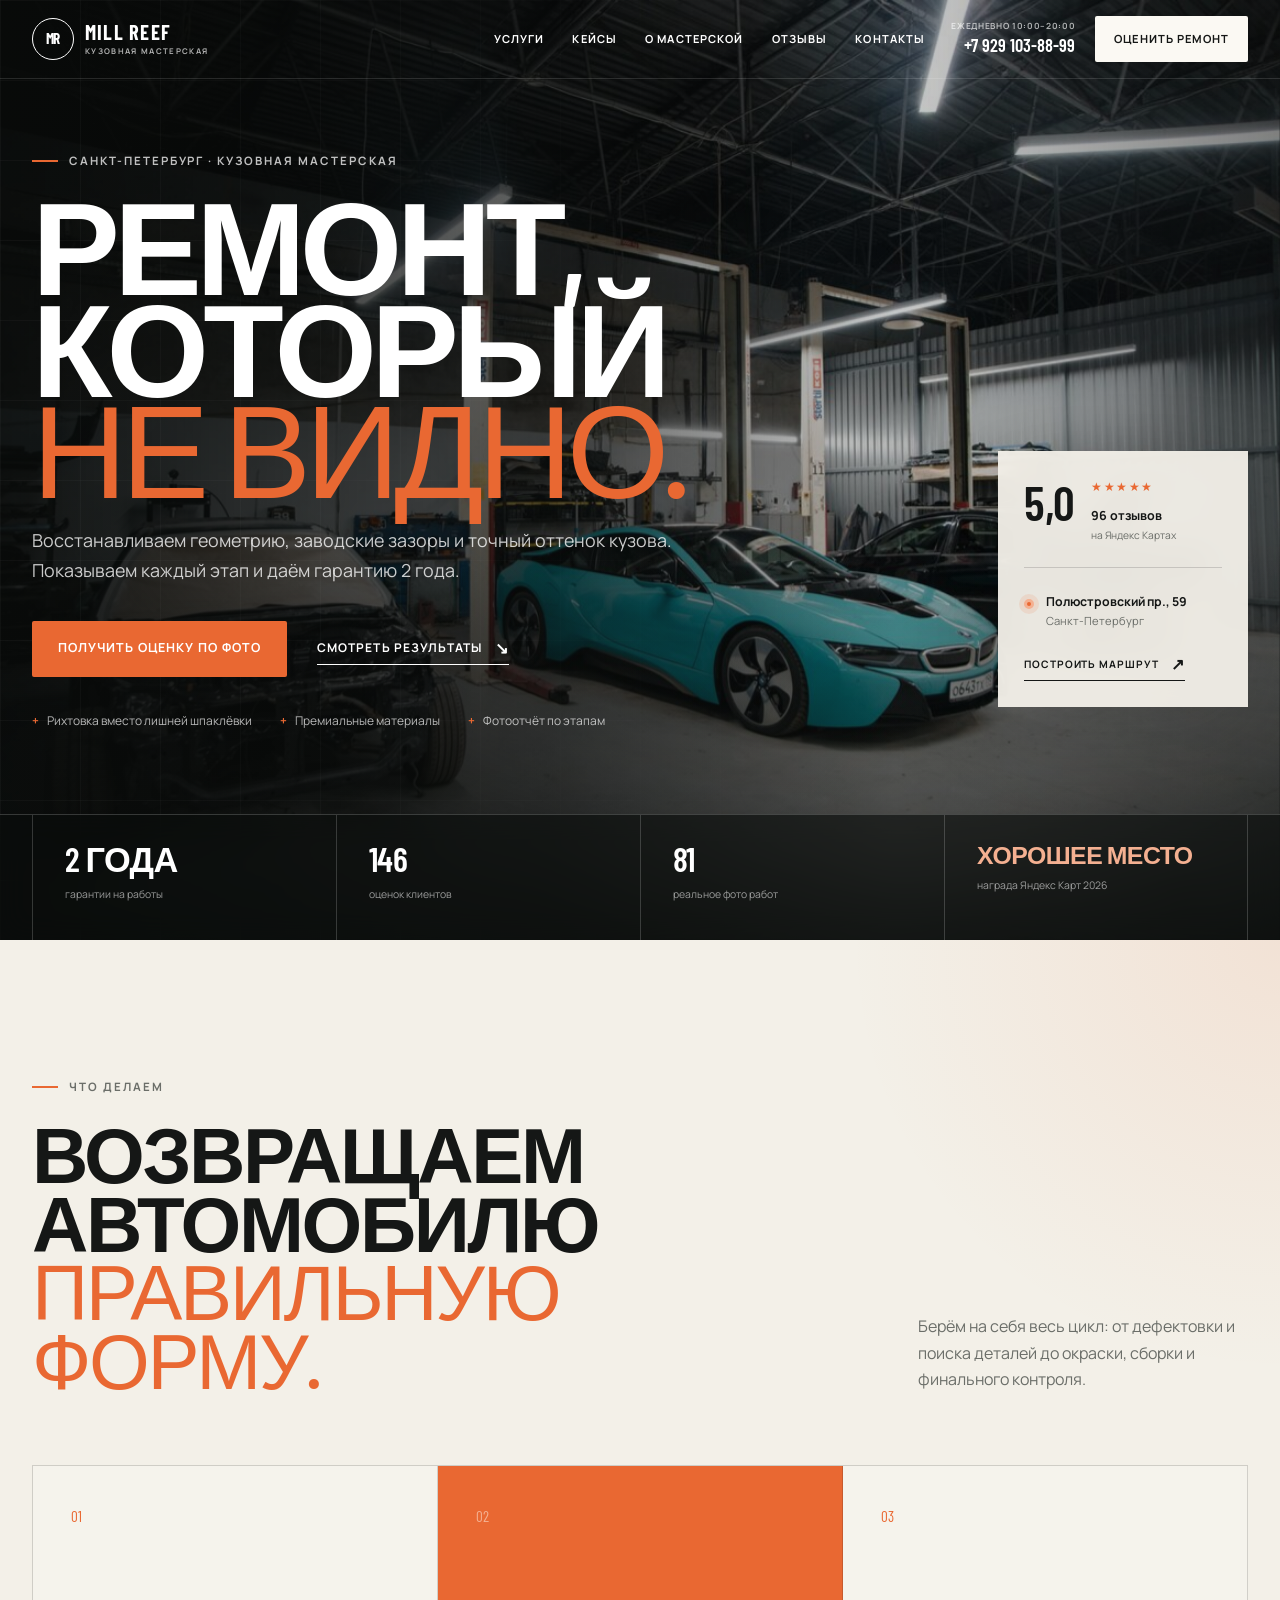
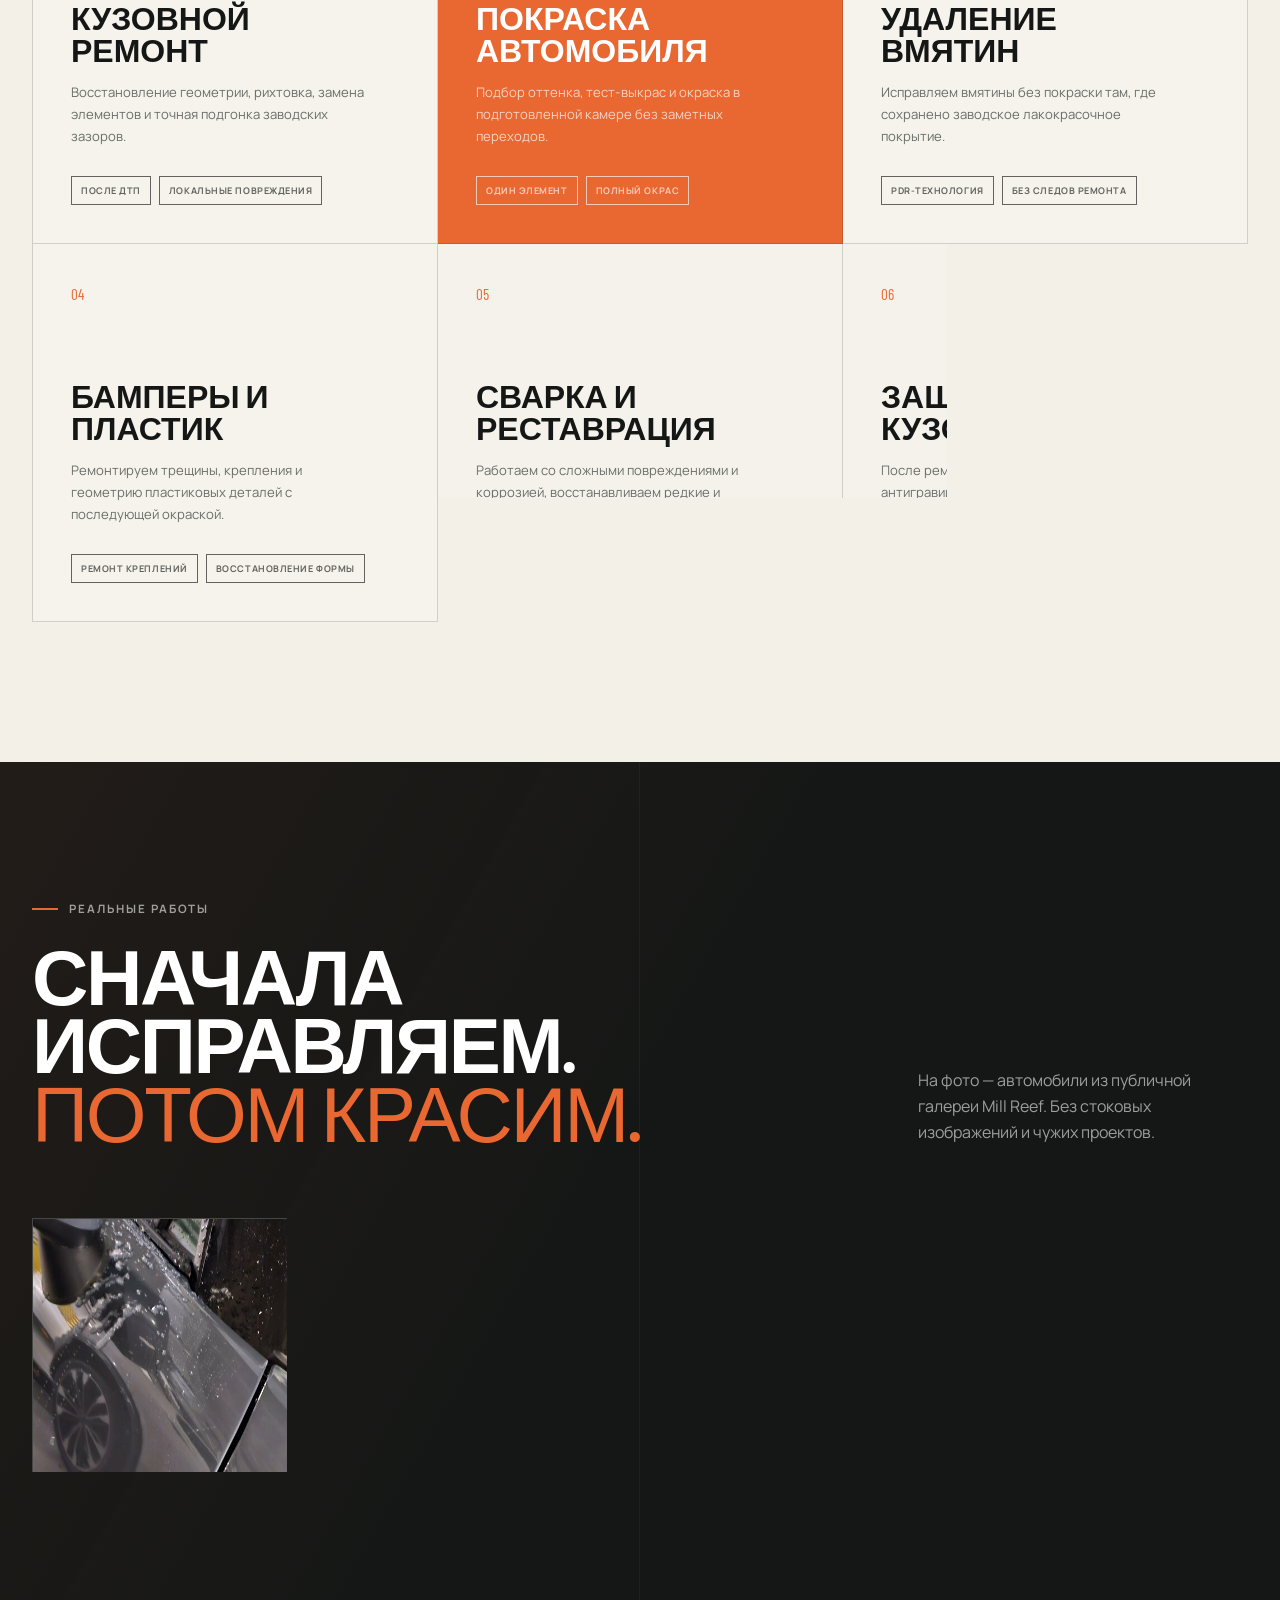
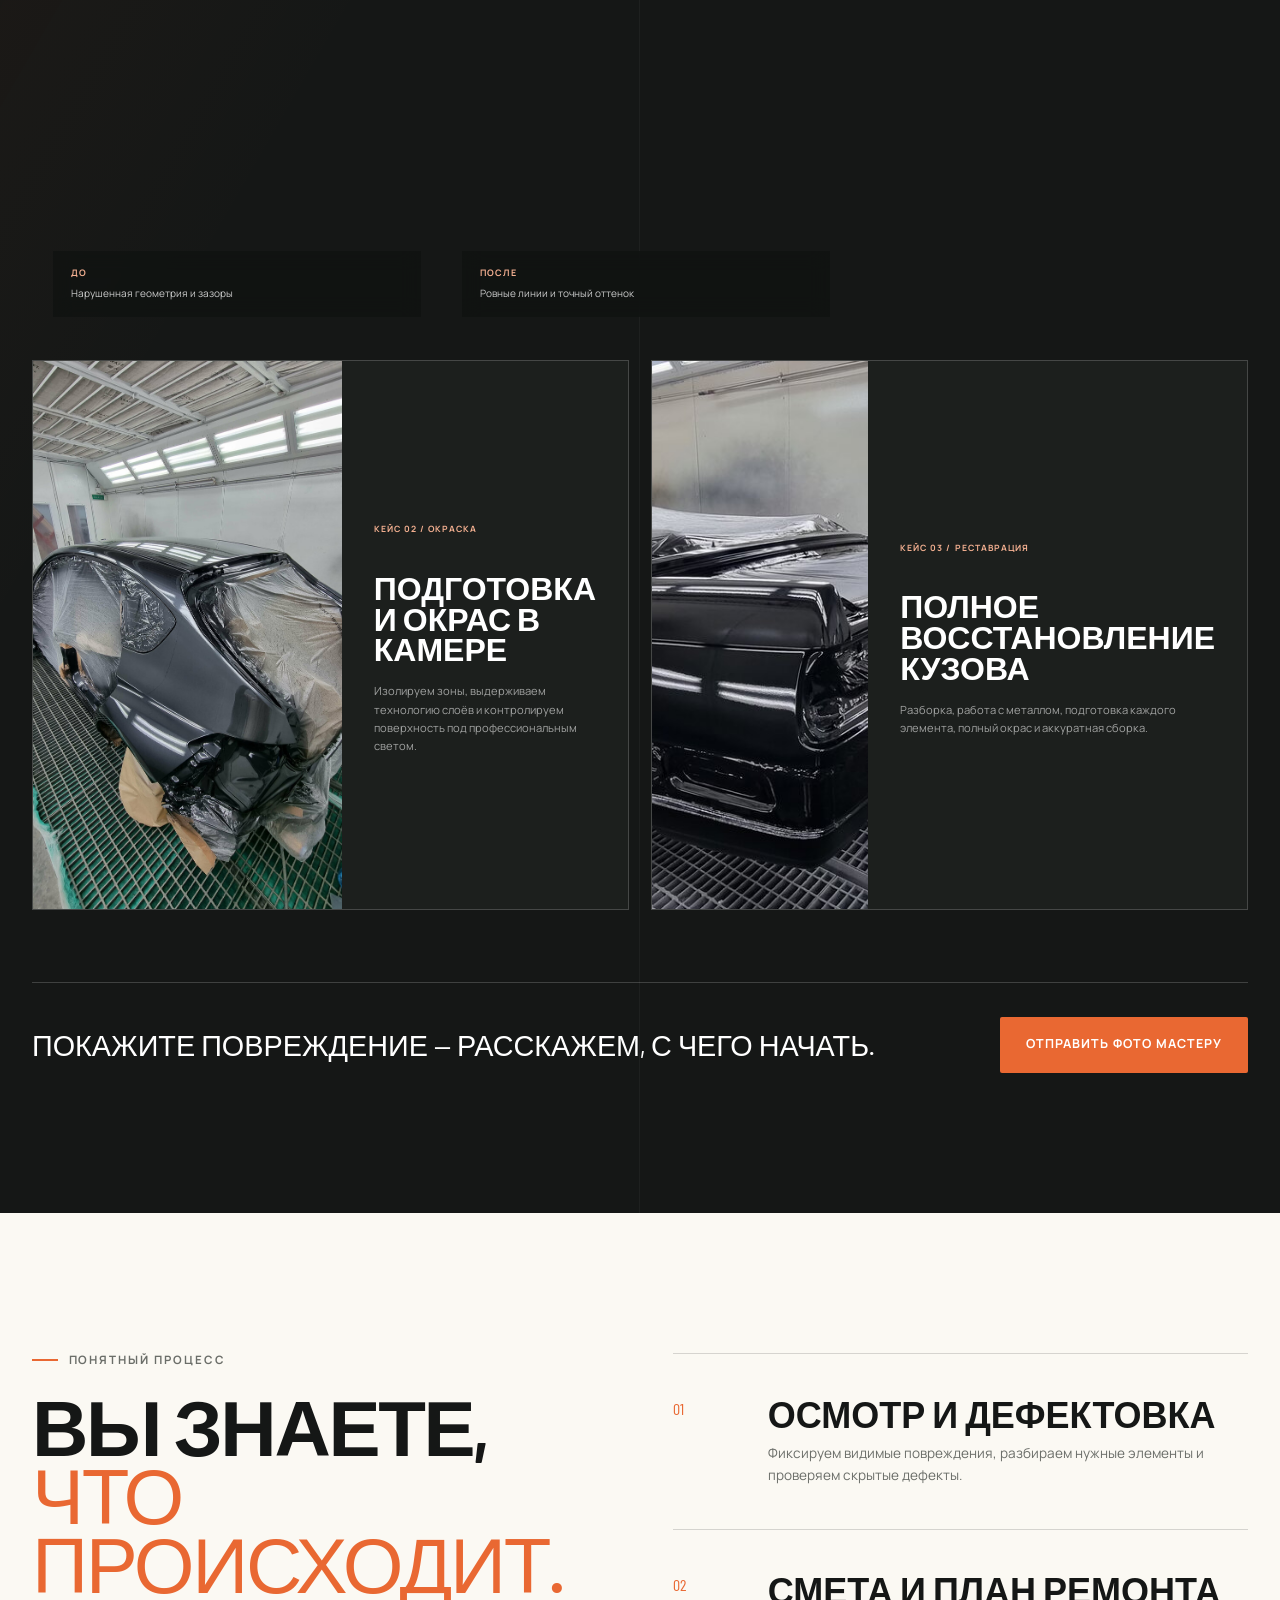
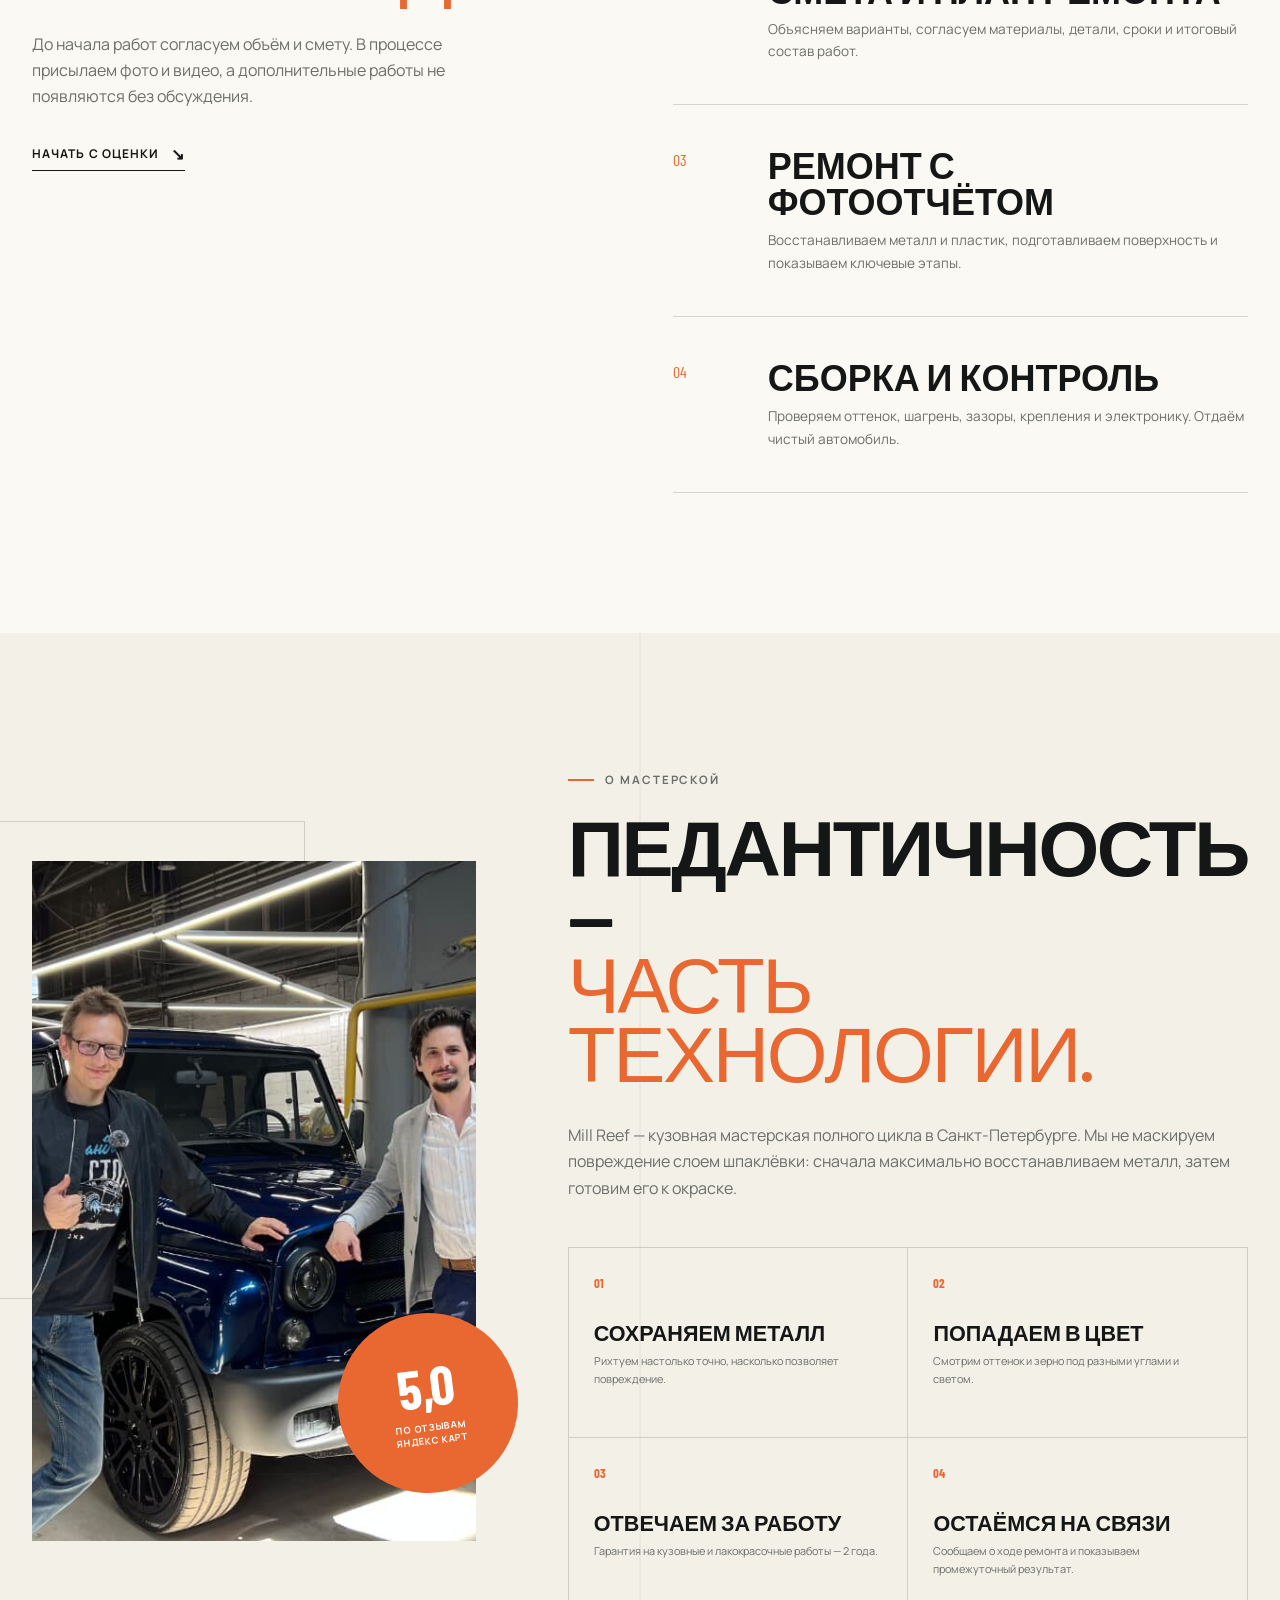
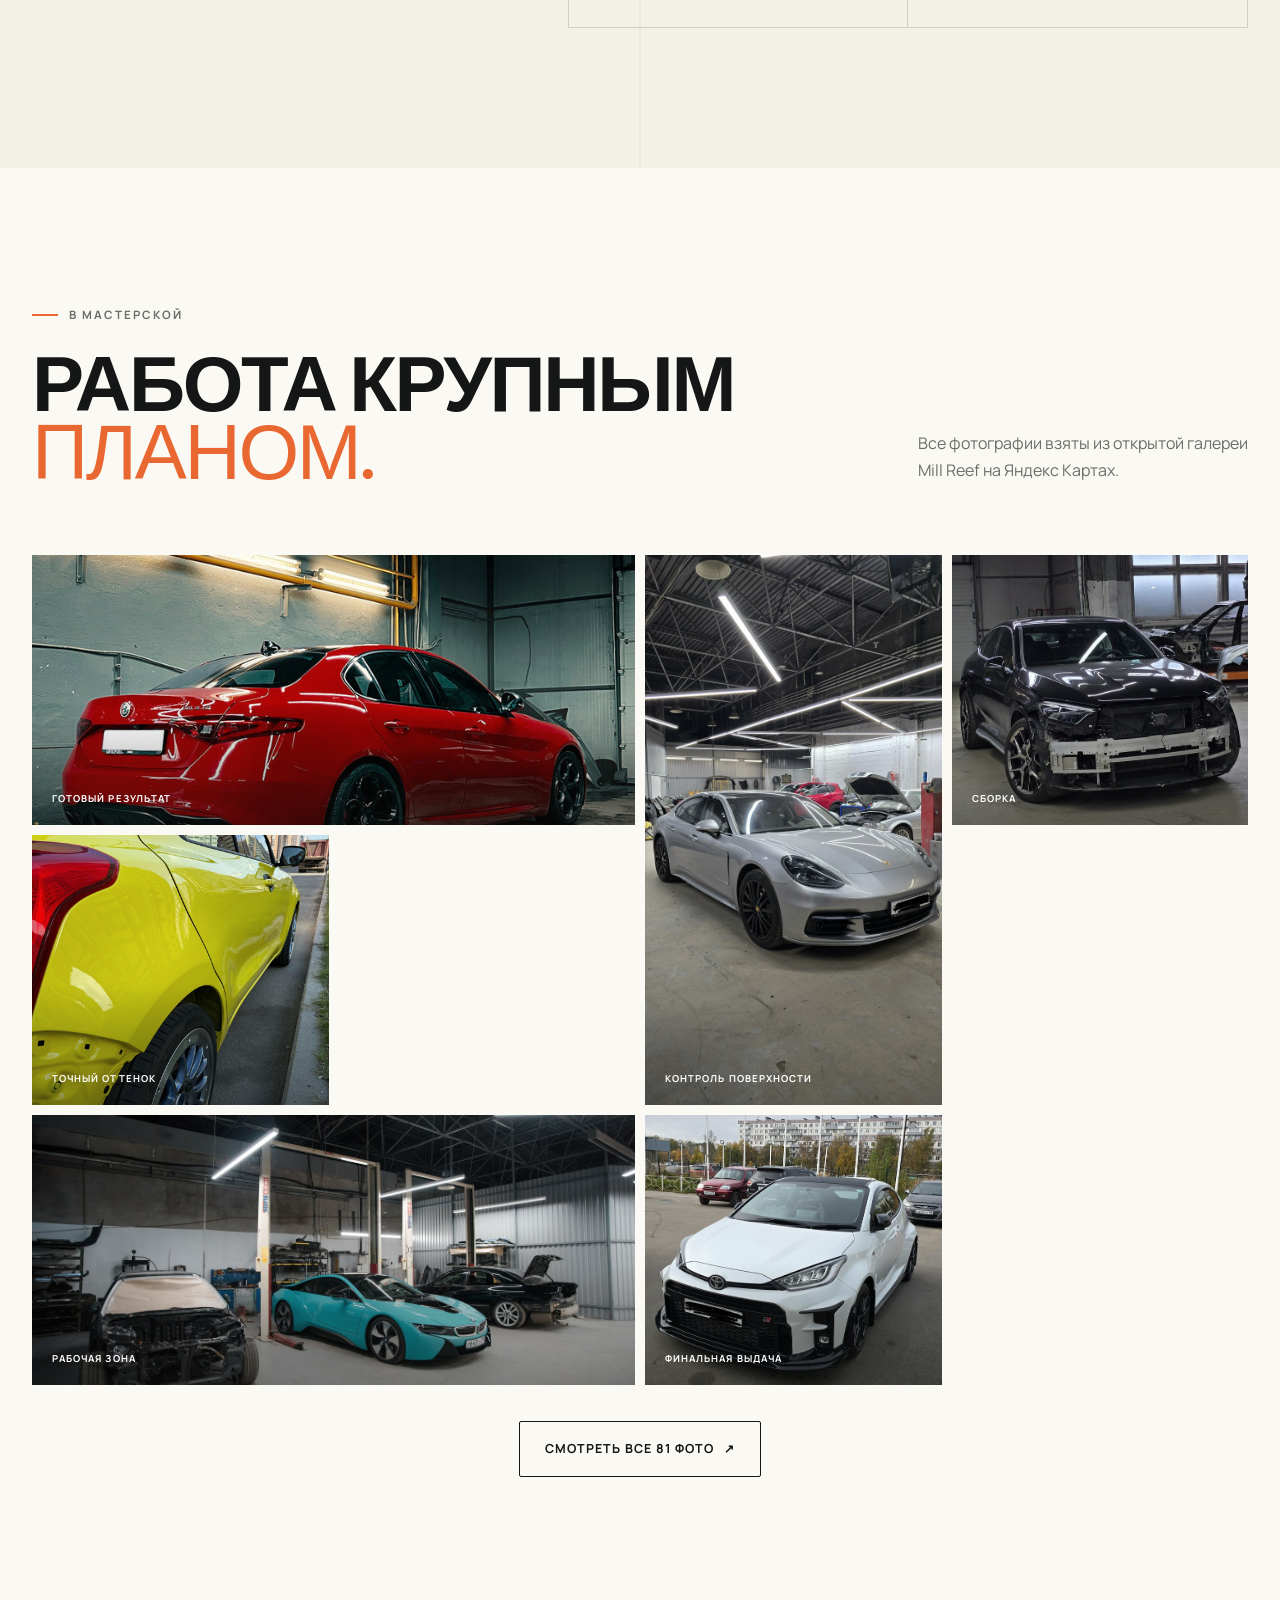
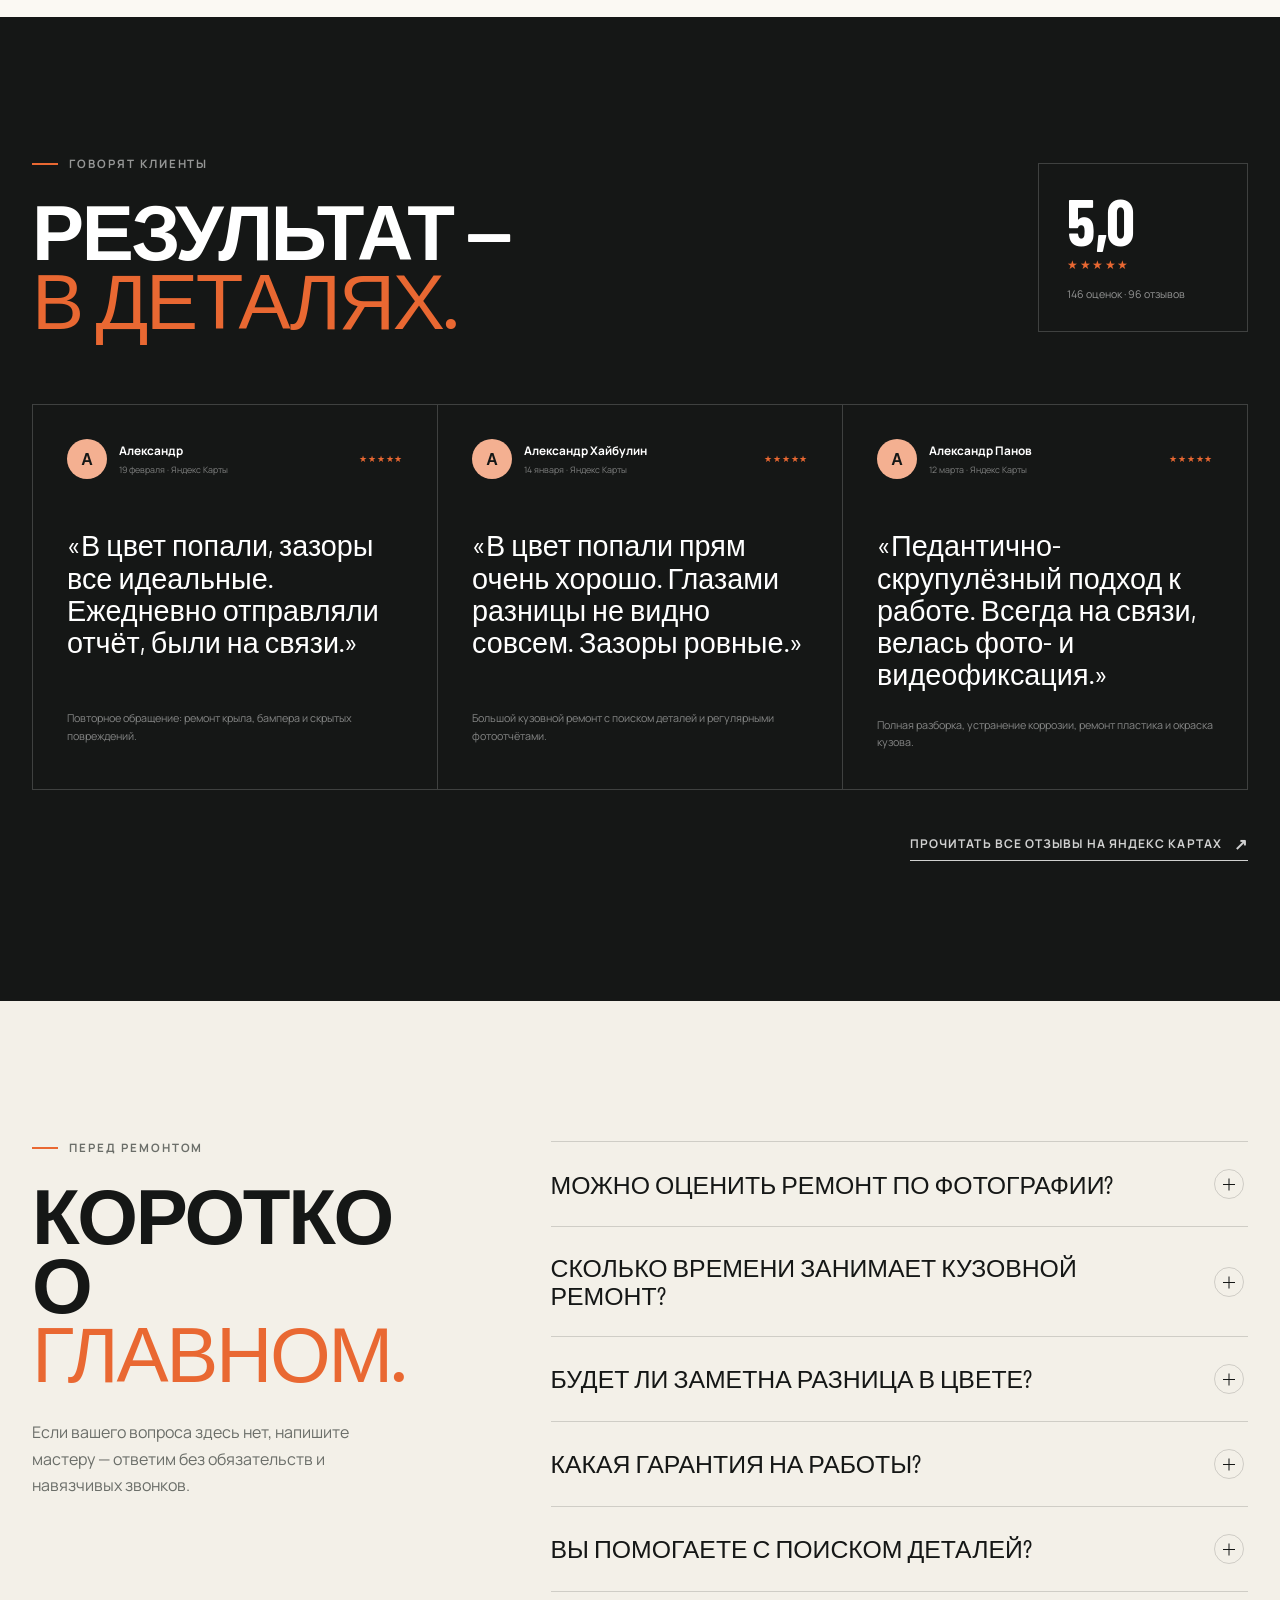
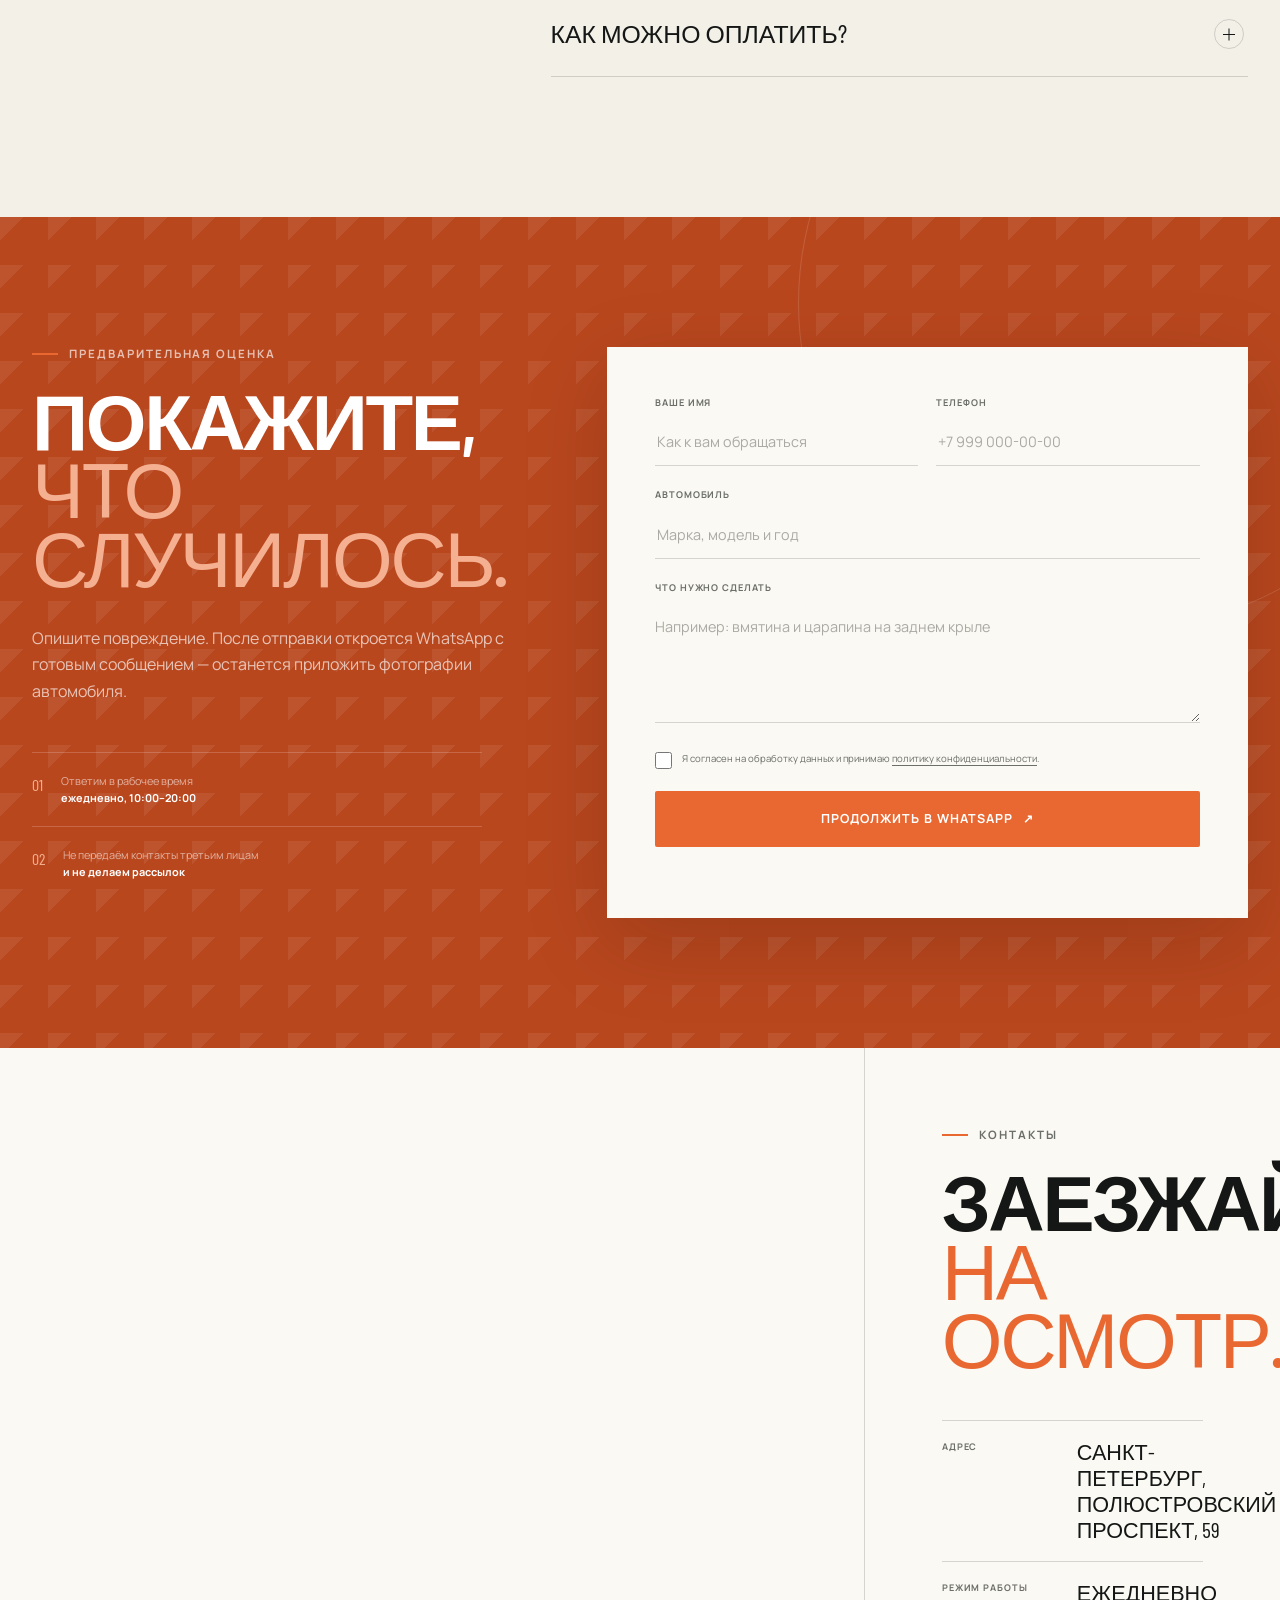
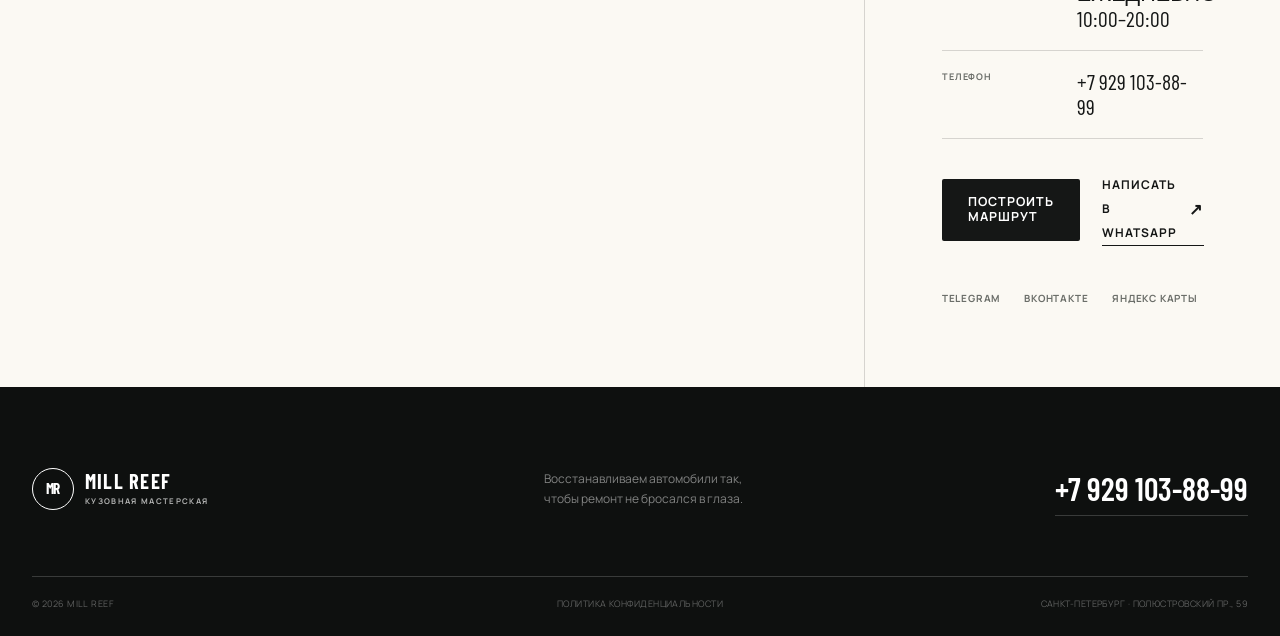
==== index.html @ 9d6f6b5d "Add files via upload" ====
<!doctype html>
<html lang="ru">
<head>
  <meta charset="utf-8">
  <meta name="viewport" content="width=device-width, initial-scale=1">
  <title>Кузовной ремонт и покраска авто в Санкт-Петербурге | Mill Reef</title>
  <meta name="description" content="Кузовной ремонт, покраска автомобилей, удаление вмятин и реставрация в Санкт-Петербурге. Гарантия 2 года, фотоотчёт по этапам. Mill Reef, Полюстровский проспект, 59.">
  <meta name="theme-color" content="#151716">
  <meta name="robots" content="index, follow">
  <link rel="canonical" href="https://mill-reef.clients.site/">
  <link rel="icon" href="assets/favicon.svg" type="image/svg+xml">
  <link rel="preconnect" href="https://fonts.googleapis.com">
  <link rel="preconnect" href="https://fonts.gstatic.com" crossorigin>
  <link href="https://fonts.googleapis.com/css2?family=Barlow+Condensed:wght@500;600;700&amp;family=Manrope:wght@400;500;600;700&amp;display=swap" rel="stylesheet">
  <link rel="stylesheet" href="styles.css">

  <meta property="og:type" content="website">
  <meta property="og:locale" content="ru_RU">
  <meta property="og:site_name" content="Mill Reef">
  <meta property="og:title" content="Mill Reef — кузовной ремонт без следов ремонта">
  <meta property="og:description" content="Восстанавливаем геометрию, зазоры и цвет автомобиля. Гарантия 2 года, фотоотчёт по этапам.">
  <meta property="og:url" content="https://mill-reef.clients.site/">
  <meta property="og:image" content="https://mill-reef.clients.site/assets/map-02.jpg">
  <meta property="og:image:alt" content="Кузовная мастерская Mill Reef в Санкт-Петербурге">
  <meta name="twitter:card" content="summary_large_image">

  <script type="application/ld+json">
  {
    "@context": "https://schema.org",
    "@type": "AutoRepair",
    "name": "Mill Reef",
    "description": "Мастерская кузовного ремонта, покраски и реставрации автомобилей в Санкт-Петербурге.",
    "url": "https://mill-reef.clients.site/",
    "telephone": "+7 929 103-88-99",
    "image": [
      "https://mill-reef.clients.site/assets/map-02.jpg",
      "https://mill-reef.clients.site/assets/map-01.jpg"
    ],
    "priceRange": "₽₽₽",
    "address": {
      "@type": "PostalAddress",
      "streetAddress": "Полюстровский проспект, 59",
      "addressLocality": "Санкт-Петербург",
      "addressCountry": "RU"
    },
    "geo": {
      "@type": "GeoCoordinates",
      "latitude": 59.974629,
      "longitude": 30.381875
    },
    "openingHoursSpecification": {
      "@type": "OpeningHoursSpecification",
      "dayOfWeek": ["Monday", "Tuesday", "Wednesday", "Thursday", "Friday", "Saturday", "Sunday"],
      "opens": "10:00",
      "closes": "20:00"
    },
    "aggregateRating": {
      "@type": "AggregateRating",
      "ratingValue": "5.0",
      "bestRating": "5",
      "ratingCount": "146",
      "reviewCount": "96"
    },
    "sameAs": [
      "https://yandex.ru/maps/org/mill_reef/64673119097/",
      "https://vk.com/millreef",
      "https://t.me/+79291038899"
    ]
  }
  </script>
</head>
<body>
  <a class="skip-link" href="#main">Перейти к содержанию</a>
  <div class="scroll-progress" aria-hidden="true"><span></span></div>

  <header class="site-header" data-header>
    <div class="shell header-inner">
      <a class="brand" href="#top" aria-label="Mill Reef — на главную">
        <span class="brand-mark" aria-hidden="true">MR</span>
        <span class="brand-copy">
          <strong>MILL REEF</strong>
          <small>Кузовная мастерская</small>
        </span>
      </a>

      <nav class="main-nav" id="main-nav" aria-label="Основная навигация" data-nav>
        <a href="#services">Услуги</a>
        <a href="#cases">Кейсы</a>
        <a href="#about">О мастерской</a>
        <a href="#reviews">Отзывы</a>
        <a href="#contacts">Контакты</a>
      </nav>

      <div class="header-actions">
        <a class="header-phone" href="tel:+79291038899">
          <span>Ежедневно 10:00–20:00</span>
          +7 929 103-88-99
        </a>
        <a class="button button-small button-light" href="#estimate">Оценить ремонт</a>
      </div>

      <button class="menu-toggle" type="button" aria-label="Открыть меню" aria-expanded="false" aria-controls="main-nav" data-menu-toggle>
        <span></span><span></span>
      </button>
    </div>
  </header>

  <main id="main">
    <section class="hero" id="top" aria-labelledby="hero-title">
      <div class="hero-media" aria-hidden="true">
        <img src="assets/map-02.jpg" alt="" fetchpriority="high">
      </div>
      <div class="hero-grid" aria-hidden="true"></div>
      <div class="shell hero-content">
        <div class="hero-main">
          <p class="eyebrow hero-eyebrow"><span></span> Санкт-Петербург · кузовная мастерская</p>
          <h1 id="hero-title">Ремонт,<br>который <em>не видно.</em></h1>
          <p class="hero-lead">Восстанавливаем геометрию, заводские зазоры и точный оттенок кузова. Показываем каждый этап и даём гарантию 2 года.</p>
          <div class="hero-actions">
            <a class="button button-accent" href="#estimate">Получить оценку по фото</a>
            <a class="text-link text-link-light" href="#cases">Смотреть результаты <span aria-hidden="true">↘</span></a>
          </div>
          <ul class="hero-benefits" aria-label="Преимущества">
            <li>Рихтовка вместо лишней шпаклёвки</li>
            <li>Премиальные материалы</li>
            <li>Фотоотчёт по этапам</li>
          </ul>
        </div>

        <aside class="hero-card" aria-label="Рейтинг и адрес">
          <a class="rating-card" href="https://yandex.ru/maps/org/mill_reef/64673119097/reviews/" target="_blank" rel="noopener">
            <span class="rating-score">5,0</span>
            <span class="stars" aria-label="5 из 5">★★★★★</span>
            <strong>96 отзывов</strong>
            <small>на Яндекс Картах</small>
          </a>
          <div class="hero-card-line"></div>
          <div class="location-mini">
            <span class="location-dot" aria-hidden="true"></span>
            <p><strong>Полюстровский пр., 59</strong><br>Санкт-Петербург</p>
          </div>
          <a class="text-link" href="https://yandex.ru/maps/-/CTBxqC9X" target="_blank" rel="noopener">Построить маршрут <span aria-hidden="true">↗</span></a>
        </aside>
      </div>

      <div class="hero-stats-wrap">
        <div class="shell hero-stats">
          <div><strong>2 года</strong><span>гарантии на работы</span></div>
          <div><strong>146</strong><span>оценок клиентов</span></div>
          <div><strong>81</strong><span>реальное фото работ</span></div>
          <div class="award-stat"><strong>Хорошее место</strong><span>награда Яндекс Карт 2026</span></div>
        </div>
      </div>
    </section>

    <section class="section services-section" id="services" aria-labelledby="services-title">
      <div class="shell">
        <div class="section-head reveal">
          <div>
            <p class="eyebrow"><span></span> Что делаем</p>
            <h2 id="services-title">Возвращаем автомобилю<br><em>правильную форму.</em></h2>
          </div>
          <p>Берём на себя весь цикл: от дефектовки и поиска деталей до окраски, сборки и финального контроля.</p>
        </div>

        <div class="service-grid">
          <article class="service-card reveal">
            <span class="service-number">01</span>
            <h3>Кузовной ремонт</h3>
            <p>Восстановление геометрии, рихтовка, замена элементов и точная подгонка заводских зазоров.</p>
            <ul><li>После ДТП</li><li>Локальные повреждения</li></ul>
          </article>
          <article class="service-card service-card-accent reveal">
            <span class="service-number">02</span>
            <h3>Покраска автомобиля</h3>
            <p>Подбор оттенка, тест-выкрас и окраска в подготовленной камере без заметных переходов.</p>
            <ul><li>Один элемент</li><li>Полный окрас</li></ul>
          </article>
          <article class="service-card reveal">
            <span class="service-number">03</span>
            <h3>Удаление вмятин</h3>
            <p>Исправляем вмятины без покраски там, где сохранено заводское лакокрасочное покрытие.</p>
            <ul><li>PDR-технология</li><li>Без следов ремонта</li></ul>
          </article>
          <article class="service-card reveal">
            <span class="service-number">04</span>
            <h3>Бамперы и пластик</h3>
            <p>Ремонтируем трещины, крепления и геометрию пластиковых деталей с последующей окраской.</p>
            <ul><li>Ремонт креплений</li><li>Восстановление формы</li></ul>
          </article>
          <article class="service-card reveal">
            <span class="service-number">05</span>
            <h3>Сварка и реставрация</h3>
            <p>Работаем со сложными повреждениями и коррозией, восстанавливаем редкие и возрастные авто.</p>
            <ul><li>Сварочные работы</li><li>Борьба с коррозией</li></ul>
          </article>
          <article class="service-card reveal">
            <span class="service-number">06</span>
            <h3>Защита кузова</h3>
            <p>После ремонта защищаем результат антигравийной плёнкой и возвращаем автомобилю блеск.</p>
            <ul><li>Антигравийная плёнка</li><li>Финишная полировка</li></ul>
          </article>
        </div>
      </div>
    </section>

    <section class="section cases-section" id="cases" aria-labelledby="cases-title">
      <div class="shell">
        <div class="section-head section-head-dark reveal">
          <div>
            <p class="eyebrow"><span></span> Реальные работы</p>
            <h2 id="cases-title">Сначала исправляем.<br><em>Потом красим.</em></h2>
          </div>
          <p>На фото — автомобили из публичной галереи Mill Reef. Без стоковых изображений и чужих проектов.</p>
        </div>

        <article class="featured-case reveal">
          <div class="case-compare">
            <figure>
              <img src="assets/map-08.jpg" alt="Повреждение и нарушенный зазор кузовной детали до ремонта" loading="lazy">
              <figcaption><span>До</span> Нарушенная геометрия и зазоры</figcaption>
            </figure>
            <figure>
              <img src="assets/map-09.jpg" alt="Восстановленная передняя часть автомобиля после кузовного ремонта" loading="lazy">
              <figcaption><span>После</span> Ровные линии и точный оттенок</figcaption>
            </figure>
          </div>
          <div class="case-copy">
            <p class="case-index">Кейс 01 / кузовной ремонт</p>
            <h3>Геометрия передней части</h3>
            <p>Восстановили форму элементов, выставили зазоры, подготовили поверхность и выполнили локальную окраску с подбором оттенка.</p>
            <div class="case-tags"><span>Рихтовка</span><span>Подгонка зазоров</span><span>Окраска</span></div>
            <blockquote>Результат оцениваем не только в камере — автомобиль проверяется при разном освещении.</blockquote>
          </div>
        </article>

        <div class="case-grid">
          <article class="case-card reveal">
            <div class="case-card-media"><img src="assets/map-11.jpg" alt="Окраска кузова автомобиля в покрасочной камере Mill Reef" loading="lazy"></div>
            <div class="case-card-copy"><span>Кейс 02 / окраска</span><h3>Подготовка и окрас в камере</h3><p>Изолируем зоны, выдерживаем технологию слоёв и контролируем поверхность под профессиональным светом.</p></div>
          </article>
          <article class="case-card reveal">
            <div class="case-card-media"><img src="assets/map-12.jpg" alt="Реставрация классического автомобиля в покрасочной камере" loading="lazy"></div>
            <div class="case-card-copy"><span>Кейс 03 / реставрация</span><h3>Полное восстановление кузова</h3><p>Разборка, работа с металлом, подготовка каждого элемента, полный окрас и аккуратная сборка.</p></div>
          </article>
        </div>

        <div class="section-cta reveal">
          <p>Покажите повреждение — расскажем, с чего начать.</p>
          <a class="button button-accent" href="#estimate">Отправить фото мастеру</a>
        </div>
      </div>
    </section>

    <section class="section process-section" id="process" aria-labelledby="process-title">
      <div class="shell process-layout">
        <div class="process-intro reveal">
          <p class="eyebrow"><span></span> Понятный процесс</p>
          <h2 id="process-title">Вы знаете,<br><em>что происходит.</em></h2>
          <p>До начала работ согласуем объём и смету. В процессе присылаем фото и видео, а дополнительные работы не появляются без обсуждения.</p>
          <a class="text-link" href="#estimate">Начать с оценки <span aria-hidden="true">↘</span></a>
        </div>
        <ol class="process-list">
          <li class="reveal"><span>01</span><div><h3>Осмотр и дефектовка</h3><p>Фиксируем видимые повреждения, разбираем нужные элементы и проверяем скрытые дефекты.</p></div></li>
          <li class="reveal"><span>02</span><div><h3>Смета и план ремонта</h3><p>Объясняем варианты, согласуем материалы, детали, сроки и итоговый состав работ.</p></div></li>
          <li class="reveal"><span>03</span><div><h3>Ремонт с фотоотчётом</h3><p>Восстанавливаем металл и пластик, подготавливаем поверхность и показываем ключевые этапы.</p></div></li>
          <li class="reveal"><span>04</span><div><h3>Сборка и контроль</h3><p>Проверяем оттенок, шагрень, зазоры, крепления и электронику. Отдаём чистый автомобиль.</p></div></li>
        </ol>
      </div>
    </section>

    <section class="section about-section" id="about" aria-labelledby="about-title">
      <div class="shell about-layout">
        <div class="about-media reveal">
          <img src="assets/map-01.jpg" alt="Команда Mill Reef в кузовной мастерской" loading="lazy">
          <div class="about-stamp"><strong>5,0</strong><span>по отзывам<br>Яндекс Карт</span></div>
        </div>
        <div class="about-copy reveal">
          <p class="eyebrow"><span></span> О мастерской</p>
          <h2 id="about-title">Педантичность —<br><em>часть технологии.</em></h2>
          <p class="about-lead">Mill Reef — кузовная мастерская полного цикла в Санкт-Петербурге. Мы не маскируем повреждение слоем шпаклёвки: сначала максимально восстанавливаем металл, затем готовим его к окраске.</p>
          <div class="principle-grid">
            <div><strong>01</strong><h3>Сохраняем металл</h3><p>Рихтуем настолько точно, насколько позволяет повреждение.</p></div>
            <div><strong>02</strong><h3>Попадаем в цвет</h3><p>Смотрим оттенок и зерно под разными углами и светом.</p></div>
            <div><strong>03</strong><h3>Отвечаем за работу</h3><p>Гарантия на кузовные и лакокрасочные работы — 2 года.</p></div>
            <div><strong>04</strong><h3>Остаёмся на связи</h3><p>Сообщаем о ходе ремонта и показываем промежуточный результат.</p></div>
          </div>
        </div>
      </div>
    </section>

    <section class="section gallery-section" id="gallery" aria-labelledby="gallery-title">
      <div class="shell">
        <div class="section-head reveal">
          <div><p class="eyebrow"><span></span> В мастерской</p><h2 id="gallery-title">Работа крупным<br><em>планом.</em></h2></div>
          <p>Все фотографии взяты из открытой галереи Mill Reef на Яндекс Картах.</p>
        </div>
        <div class="gallery-grid">
          <button class="gallery-item gallery-item-wide reveal" type="button" data-lightbox="assets/map-13.jpg" data-alt="Alfa Romeo Giulia после работ в Mill Reef"><img src="assets/map-13.jpg" alt="Alfa Romeo Giulia после кузовных работ" loading="lazy"><span>Готовый результат</span></button>
          <button class="gallery-item gallery-item-tall reveal" type="button" data-lightbox="assets/map-04.jpg" data-alt="Porsche Panamera в мастерской Mill Reef"><img src="assets/map-04.jpg" alt="Porsche Panamera в мастерской Mill Reef" loading="lazy"><span>Контроль поверхности</span></button>
          <button class="gallery-item reveal" type="button" data-lightbox="assets/map-05.jpg" data-alt="Автомобиль на этапе сборки после ремонта"><img src="assets/map-05.jpg" alt="Автомобиль на этапе сборки после кузовного ремонта" loading="lazy"><span>Сборка</span></button>
          <button class="gallery-item reveal" type="button" data-lightbox="assets/map-17.jpg" data-alt="Качество окраски кузова крупным планом"><img src="assets/map-17.jpg" alt="Ровное лакокрасочное покрытие кузова крупным планом" loading="lazy"><span>Точный оттенок</span></button>
          <button class="gallery-item gallery-item-wide reveal" type="button" data-lightbox="assets/map-02.jpg" data-alt="Рабочая зона кузовной мастерской Mill Reef"><img src="assets/map-02.jpg" alt="Рабочая зона и автомобили в кузовной мастерской Mill Reef" loading="lazy"><span>Рабочая зона</span></button>
          <button class="gallery-item reveal" type="button" data-lightbox="assets/map-03.jpg" data-alt="Белый Toyota GR после ремонта"><img src="assets/map-03.jpg" alt="Белый Toyota GR после кузовного ремонта" loading="lazy"><span>Финальная выдача</span></button>
        </div>
        <div class="gallery-more reveal"><a class="button button-outline" href="https://yandex.ru/maps/org/mill_reef/64673119097/gallery/" target="_blank" rel="noopener">Смотреть все 81 фото <span aria-hidden="true">↗</span></a></div>
      </div>
    </section>

    <section class="section reviews-section" id="reviews" aria-labelledby="reviews-title">
      <div class="shell">
        <div class="reviews-head reveal">
          <div><p class="eyebrow"><span></span> Говорят клиенты</p><h2 id="reviews-title">Результат —<br><em>в деталях.</em></h2></div>
          <div class="reviews-rating"><strong>5,0</strong><span class="stars" aria-hidden="true">★★★★★</span><p>146 оценок · 96 отзывов</p></div>
        </div>
        <div class="review-grid">
          <article class="review-card reveal">
            <div class="review-top"><span class="review-avatar">А</span><div><strong>Александр</strong><small>19 февраля · Яндекс Карты</small></div><span class="review-stars">★★★★★</span></div>
            <blockquote>«В цвет попали, зазоры все идеальные. Ежедневно отправляли отчёт, были на связи.»</blockquote>
            <p>Повторное обращение: ремонт крыла, бампера и скрытых повреждений.</p>
          </article>
          <article class="review-card reveal">
            <div class="review-top"><span class="review-avatar">А</span><div><strong>Александр Хайбулин</strong><small>14 января · Яндекс Карты</small></div><span class="review-stars">★★★★★</span></div>
            <blockquote>«В цвет попали прям очень хорошо. Глазами разницы не видно совсем. Зазоры ровные.»</blockquote>
            <p>Большой кузовной ремонт с поиском деталей и регулярными фотоотчётами.</p>
          </article>
          <article class="review-card reveal">
            <div class="review-top"><span class="review-avatar">А</span><div><strong>Александр Панов</strong><small>12 марта · Яндекс Карты</small></div><span class="review-stars">★★★★★</span></div>
            <blockquote>«Педантично-скрупулёзный подход к работе. Всегда на связи, велась фото- и видеофиксация.»</blockquote>
            <p>Полная разборка, устранение коррозии, ремонт пластика и окраска кузова.</p>
          </article>
        </div>
        <div class="reviews-link reveal"><a class="text-link" href="https://yandex.ru/maps/org/mill_reef/64673119097/reviews/" target="_blank" rel="noopener">Прочитать все отзывы на Яндекс Картах <span aria-hidden="true">↗</span></a></div>
      </div>
    </section>

    <section class="section faq-section" id="faq" aria-labelledby="faq-title">
      <div class="shell faq-layout">
        <div class="faq-intro reveal"><p class="eyebrow"><span></span> Перед ремонтом</p><h2 id="faq-title">Коротко о<br><em>главном.</em></h2><p>Если вашего вопроса здесь нет, напишите мастеру — ответим без обязательств и навязчивых звонков.</p></div>
        <div class="faq-list reveal">
          <details><summary>Можно оценить ремонт по фотографии?<span></span></summary><p>Да, по 3–4 фото с разных ракурсов дадим предварительный диапазон. Точная смета появляется после очного осмотра и дефектовки.</p></details>
          <details><summary>Сколько времени занимает кузовной ремонт?<span></span></summary><p>Срок зависит от повреждений, наличия деталей и объёма окраски. После осмотра фиксируем понятный план и сообщаем о ходе работ.</p></details>
          <details><summary>Будет ли заметна разница в цвете?<span></span></summary><p>Колорист подбирает оттенок и делает тест-выкрас. Результат проверяем при разных углах и освещении до сборки автомобиля.</p></details>
          <details><summary>Какая гарантия на работы?<span></span></summary><p>На кузовные и лакокрасочные работы действует гарантия 2 года. Условия конкретного ремонта фиксируются при приёмке.</p></details>
          <details><summary>Вы помогаете с поиском деталей?<span></span></summary><p>Да, можем подобрать и заказать необходимые детали, согласовав состояние, стоимость и сроки поставки до заказа.</p></details>
          <details><summary>Как можно оплатить?<span></span></summary><p>Доступны оплата картой, наличными, безналичный расчёт и рассрочка. Уточнить подходящий вариант можно при записи.</p></details>
        </div>
      </div>
    </section>

    <section class="estimate-section" id="estimate" aria-labelledby="estimate-title">
      <div class="shell estimate-layout">
        <div class="estimate-copy reveal">
          <p class="eyebrow eyebrow-light"><span></span> Предварительная оценка</p>
          <h2 id="estimate-title">Покажите,<br><em>что случилось.</em></h2>
          <p>Опишите повреждение. После отправки откроется WhatsApp с готовым сообщением — останется приложить фотографии автомобиля.</p>
          <div class="estimate-note"><span>01</span><p>Ответим в рабочее время<br><strong>ежедневно, 10:00–20:00</strong></p></div>
          <div class="estimate-note"><span>02</span><p>Не передаём контакты третьим лицам<br><strong>и не делаем рассылок</strong></p></div>
        </div>
        <form class="estimate-form reveal" data-estimate-form novalidate>
          <div class="form-row">
            <label><span>Ваше имя</span><input type="text" name="name" autocomplete="name" placeholder="Как к вам обращаться" required></label>
            <label><span>Телефон</span><input type="tel" name="phone" autocomplete="tel" inputmode="tel" placeholder="+7 999 000-00-00" required></label>
          </div>
          <label><span>Автомобиль</span><input type="text" name="car" placeholder="Марка, модель и год"></label>
          <label><span>Что нужно сделать</span><textarea name="message" rows="4" placeholder="Например: вмятина и царапина на заднем крыле" required></textarea></label>
          <label class="consent"><input type="checkbox" name="consent" required><span>Я согласен на обработку данных и принимаю <a href="privacy.html">политику конфиденциальности</a>.</span></label>
          <button class="button button-accent button-full" type="submit">Продолжить в WhatsApp <span aria-hidden="true">↗</span></button>
          <p class="form-status" role="status" aria-live="polite" data-form-status></p>
        </form>
      </div>
    </section>

    <section class="contacts-section" id="contacts" aria-labelledby="contacts-title">
      <div class="contacts-map">
        <iframe title="Mill Reef на карте Санкт-Петербурга" src="https://yandex.ru/map-widget/v1/?ll=30.381875%2C59.974629&amp;z=17&amp;ol=biz&amp;oid=64673119097" loading="lazy" allowfullscreen></iframe>
      </div>
      <div class="contacts-panel">
        <p class="eyebrow"><span></span> Контакты</p>
        <h2 id="contacts-title">Заезжайте<br><em>на осмотр.</em></h2>
        <dl class="contact-list">
          <div><dt>Адрес</dt><dd>Санкт-Петербург,<br>Полюстровский проспект, 59</dd></div>
          <div><dt>Режим работы</dt><dd>Ежедневно<br>10:00–20:00</dd></div>
          <div><dt>Телефон</dt><dd><a href="tel:+79291038899">+7 929 103-88-99</a></dd></div>
        </dl>
        <div class="contact-actions">
          <a class="button button-dark" href="https://yandex.ru/maps/-/CTBxqC9X" target="_blank" rel="noopener">Построить маршрут</a>
          <a class="text-link" href="https://wa.me/79291038899" target="_blank" rel="noopener">Написать в WhatsApp <span aria-hidden="true">↗</span></a>
        </div>
        <div class="socials" aria-label="Социальные сети">
          <a href="https://t.me/+79291038899" target="_blank" rel="noopener">Telegram</a>
          <a href="https://vk.com/millreef" target="_blank" rel="noopener">ВКонтакте</a>
          <a href="https://yandex.ru/maps/org/mill_reef/64673119097/" target="_blank" rel="noopener">Яндекс Карты</a>
        </div>
      </div>
    </section>
  </main>

  <footer class="site-footer">
    <div class="shell footer-main">
      <a class="brand brand-footer" href="#top" aria-label="Mill Reef — на главную"><span class="brand-mark" aria-hidden="true">MR</span><span class="brand-copy"><strong>MILL REEF</strong><small>Кузовная мастерская</small></span></a>
      <p>Восстанавливаем автомобили так,<br>чтобы ремонт не бросался в глаза.</p>
      <a class="footer-phone" href="tel:+79291038899">+7 929 103-88-99</a>
    </div>
    <div class="shell footer-bottom">
      <span>© <span data-current-year>2026</span> Mill Reef</span>
      <a href="privacy.html">Политика конфиденциальности</a>
      <span>Санкт-Петербург · Полюстровский пр., 59</span>
    </div>
  </footer>

  <div class="mobile-dock" aria-label="Быстрая связь">
    <a href="tel:+79291038899"><span aria-hidden="true">☎</span> Позвонить</a>
    <a href="https://wa.me/79291038899" target="_blank" rel="noopener"><span aria-hidden="true">↗</span> WhatsApp</a>
  </div>

  <dialog class="lightbox" data-lightbox-dialog aria-label="Просмотр фотографии">
    <button class="lightbox-close" type="button" aria-label="Закрыть" data-lightbox-close>×</button>
    <img src="" alt="" data-lightbox-image>
    <p data-lightbox-caption></p>
  </dialog>

  <script src="script.js"></script>
</body>
</html>
---- styles.css ----
:root {
  --ink: #151716;
  --ink-soft: #242725;
  --paper: #f3f0e8;
  --paper-bright: #fbf9f3;
  --muted: #6b6e69;
  --steel: #b8bdb8;
  --line: rgba(21, 23, 22, 0.16);
  --line-light: rgba(255, 255, 255, 0.18);
  --signal: #e96832;
  --signal-dark: #b9471e;
  --signal-soft: #f4b091;
  --white: #fff;
  --display: "Barlow Condensed", "Arial Narrow", sans-serif;
  --body: "Manrope", "Trebuchet MS", sans-serif;
  --radius: 2px;
  --shadow: 0 24px 80px rgba(10, 12, 11, 0.16);
}

* {
  box-sizing: border-box;
}

html {
  scroll-behavior: smooth;
  scroll-padding-top: 84px;
}

body {
  margin: 0;
  overflow-x: hidden;
  color: var(--ink);
  background: var(--paper);
  font-family: var(--body);
  font-size: 16px;
  line-height: 1.65;
  text-rendering: optimizeLegibility;
}

body.menu-open,
body.lightbox-open {
  overflow: hidden;
}

img {
  display: block;
  max-width: 100%;
}

a {
  color: inherit;
  text-decoration: none;
}

button,
input,
textarea {
  color: inherit;
  font: inherit;
}

button,
summary {
  cursor: pointer;
}

::selection {
  color: var(--paper-bright);
  background: var(--signal);
}

:focus-visible {
  outline: 3px solid var(--signal);
  outline-offset: 4px;
}

.shell {
  width: min(1240px, calc(100% - 64px));
  margin-inline: auto;
}

.section {
  position: relative;
  padding: 140px 0;
}

.skip-link {
  position: fixed;
  z-index: 1000;
  top: 10px;
  left: 10px;
  padding: 10px 16px;
  color: var(--white);
  background: var(--ink);
  transform: translateY(-150%);
  transition: transform 180ms ease;
}

.skip-link:focus {
  transform: translateY(0);
}

.scroll-progress {
  position: fixed;
  z-index: 110;
  inset: 0 0 auto;
  height: 3px;
  pointer-events: none;
}

.scroll-progress span {
  display: block;
  width: 0;
  height: 100%;
  background: var(--signal);
}

.eyebrow {
  display: flex;
  align-items: center;
  gap: 11px;
  margin: 0 0 24px;
  color: var(--muted);
  font-size: 0.72rem;
  font-weight: 700;
  letter-spacing: 0.17em;
  line-height: 1.2;
  text-transform: uppercase;
}

.eyebrow span {
  width: 26px;
  height: 2px;
  background: var(--signal);
}

.eyebrow-light {
  color: rgba(255, 255, 255, 0.66);
}

h1,
h2,
h3,
p {
  margin-top: 0;
}

h1,
h2,
h3 {
  font-family: var(--display);
  font-weight: 600;
}

h2 {
  margin-bottom: 0;
  font-size: clamp(3.4rem, 6.1vw, 6.5rem);
  letter-spacing: -0.03em;
  line-height: 0.88;
  text-transform: uppercase;
}

h2 em,
h1 em {
  color: var(--signal);
  font-style: normal;
  font-weight: 500;
}

.section-head {
  display: grid;
  grid-template-columns: minmax(0, 1fr) 330px;
  gap: 80px;
  align-items: end;
  margin-bottom: 72px;
}

.section-head > p {
  margin: 0;
  color: var(--muted);
  font-size: 1rem;
}

.button {
  display: inline-flex;
  min-height: 56px;
  align-items: center;
  justify-content: center;
  gap: 10px;
  padding: 15px 25px;
  border: 1px solid transparent;
  border-radius: var(--radius);
  font-size: 0.78rem;
  font-weight: 700;
  letter-spacing: 0.08em;
  line-height: 1.2;
  text-transform: uppercase;
  transition: color 180ms ease, background 180ms ease, border-color 180ms ease, transform 180ms ease;
}

.button:hover {
  transform: translateY(-2px);
}

.button-small {
  min-height: 46px;
  padding: 12px 18px;
  font-size: 0.7rem;
}

.button-accent {
  color: var(--white);
  background: var(--signal);
}

.button-accent:hover {
  background: var(--signal-dark);
}

.button-light {
  color: var(--ink);
  background: var(--paper-bright);
}

.button-light:hover {
  color: var(--white);
  background: var(--signal);
}

.button-dark {
  color: var(--white);
  background: var(--ink);
}

.button-dark:hover {
  background: var(--signal);
}

.button-outline {
  border-color: var(--ink);
  background: transparent;
}

.button-outline:hover {
  color: var(--white);
  background: var(--ink);
}

.button-full {
  width: 100%;
}

.text-link {
  display: inline-flex;
  align-items: center;
  gap: 12px;
  border-bottom: 1px solid currentColor;
  font-size: 0.75rem;
  font-weight: 700;
  letter-spacing: 0.09em;
  line-height: 2;
  text-transform: uppercase;
  transition: color 180ms ease;
}

.text-link:hover {
  color: var(--signal);
}

.text-link span {
  font-size: 1rem;
}

.text-link-light {
  color: var(--white);
}

.site-header {
  position: fixed;
  z-index: 100;
  inset: 0 0 auto;
  color: var(--white);
  border-bottom: 1px solid rgba(255, 255, 255, 0.13);
  transition: color 220ms ease, background 220ms ease, box-shadow 220ms ease, border-color 220ms ease;
}

.site-header.is-scrolled,
.site-header.nav-open {
  color: var(--ink);
  border-color: var(--line);
  background: rgba(243, 240, 232, 0.94);
  box-shadow: 0 10px 34px rgba(13, 15, 14, 0.08);
  backdrop-filter: blur(16px);
}

.header-inner {
  display: flex;
  min-height: 78px;
  align-items: center;
  justify-content: space-between;
  gap: 26px;
}

.brand {
  display: inline-flex;
  flex: 0 0 auto;
  align-items: center;
  gap: 11px;
  line-height: 1;
}

.brand-mark {
  display: grid;
  width: 42px;
  height: 42px;
  place-items: center;
  border: 1px solid currentColor;
  border-radius: 50%;
  font-family: var(--display);
  font-size: 0.95rem;
  font-weight: 700;
  letter-spacing: -0.04em;
}

.brand-copy {
  display: flex;
  flex-direction: column;
}

.brand-copy strong {
  font-family: var(--display);
  font-size: 1.28rem;
  letter-spacing: 0.06em;
}

.brand-copy small {
  margin-top: 6px;
  font-size: 0.49rem;
  font-weight: 700;
  letter-spacing: 0.17em;
  text-transform: uppercase;
  opacity: 0.68;
}

.main-nav {
  display: flex;
  align-items: center;
  justify-content: center;
  gap: clamp(18px, 2.2vw, 38px);
  margin-left: auto;
}

.main-nav a {
  position: relative;
  padding: 8px 0;
  font-size: 0.69rem;
  font-weight: 700;
  letter-spacing: 0.1em;
  text-transform: uppercase;
}

.main-nav a::after {
  position: absolute;
  right: 0;
  bottom: 2px;
  left: 0;
  height: 2px;
  background: var(--signal);
  content: "";
  transform: scaleX(0);
  transform-origin: right;
  transition: transform 200ms ease;
}

.main-nav a:hover::after {
  transform: scaleX(1);
  transform-origin: left;
}

.header-actions {
  display: flex;
  align-items: center;
  gap: 20px;
}

.header-phone {
  display: flex;
  flex-direction: column;
  font-family: var(--display);
  font-size: 1.15rem;
  font-weight: 600;
  line-height: 1.08;
  text-align: right;
}

.header-phone span {
  margin-bottom: 5px;
  font-family: var(--body);
  font-size: 0.53rem;
  font-weight: 700;
  letter-spacing: 0.08em;
  text-transform: uppercase;
  opacity: 0.65;
}

.menu-toggle {
  display: none;
  width: 46px;
  height: 46px;
  padding: 0;
  border: 1px solid currentColor;
  background: transparent;
}

.menu-toggle span {
  display: block;
  width: 20px;
  height: 2px;
  margin: 5px auto;
  background: currentColor;
  transition: transform 200ms ease;
}

.nav-open .menu-toggle span:first-child {
  transform: translateY(3.5px) rotate(45deg);
}

.nav-open .menu-toggle span:last-child {
  transform: translateY(-3.5px) rotate(-45deg);
}

.hero {
  position: relative;
  display: flex;
  min-height: 940px;
  align-items: stretch;
  overflow: hidden;
  color: var(--white);
  background: var(--ink);
}

.hero-media,
.hero-media::after,
.hero-grid {
  position: absolute;
  inset: 0;
}

.hero-media img {
  width: 100%;
  height: 100%;
  object-fit: cover;
  object-position: center 54%;
  animation: hero-breathe 16s ease-out both;
}

.hero-media::after {
  background:
    linear-gradient(90deg, rgba(9, 11, 10, 0.9) 0%, rgba(9, 11, 10, 0.64) 43%, rgba(9, 11, 10, 0.22) 70%, rgba(9, 11, 10, 0.52) 100%),
    linear-gradient(0deg, rgba(9, 11, 10, 0.82) 0%, transparent 42%);
  content: "";
}

.hero-grid {
  opacity: 0.18;
  background-image:
    linear-gradient(rgba(255, 255, 255, 0.18) 1px, transparent 1px),
    linear-gradient(90deg, rgba(255, 255, 255, 0.18) 1px, transparent 1px);
  background-size: 80px 80px;
  mask-image: linear-gradient(to right, black, transparent 66%);
}

@keyframes hero-breathe {
  from { transform: scale(1.06); }
  to { transform: scale(1); }
}

.hero-content {
  position: relative;
  z-index: 2;
  display: grid;
  grid-template-columns: minmax(0, 1fr) 250px;
  gap: 80px;
  align-items: center;
  padding-top: 150px;
  padding-bottom: 205px;
}

.hero-main {
  max-width: 920px;
}

.hero-eyebrow {
  color: rgba(255, 255, 255, 0.74);
}

.hero h1 {
  max-width: 960px;
  margin: 0 0 28px;
  font-size: clamp(5rem, 10.3vw, 10rem);
  letter-spacing: -0.045em;
  line-height: 0.77;
  text-transform: uppercase;
}

.hero h1 em {
  display: inline-block;
}

.hero-lead {
  max-width: 640px;
  margin-bottom: 35px;
  color: rgba(255, 255, 255, 0.78);
  font-size: clamp(1rem, 1.4vw, 1.18rem);
  line-height: 1.7;
}

.hero-actions {
  display: flex;
  align-items: center;
  gap: 30px;
  margin-bottom: 34px;
}

.hero-benefits {
  display: flex;
  flex-wrap: wrap;
  gap: 10px 28px;
  margin: 0;
  padding: 0;
  color: rgba(255, 255, 255, 0.7);
  font-size: 0.75rem;
  list-style: none;
}

.hero-benefits li::before {
  color: var(--signal);
  content: "+";
  margin-right: 8px;
  font-weight: 700;
}

.hero-card {
  align-self: end;
  margin-bottom: 28px;
  padding: 26px;
  color: var(--ink);
  background: rgba(246, 243, 235, 0.94);
  box-shadow: var(--shadow);
  backdrop-filter: blur(14px);
}

.rating-card {
  display: grid;
  grid-template-columns: auto 1fr;
  align-items: center;
}

.rating-score {
  grid-row: 1 / span 2;
  margin-right: 16px;
  font-family: var(--display);
  font-size: 3rem;
  font-weight: 600;
  line-height: 1;
}

.stars {
  color: var(--signal);
  font-size: 0.72rem;
  letter-spacing: 0.14em;
}

.rating-card strong {
  margin-top: 10px;
  font-size: 0.78rem;
}

.rating-card small {
  grid-column: 2;
  color: var(--muted);
  font-size: 0.64rem;
}

.hero-card-line {
  height: 1px;
  margin: 24px 0;
  background: var(--line);
}

.location-mini {
  display: flex;
  align-items: flex-start;
  gap: 12px;
  margin-bottom: 18px;
}

.location-dot {
  flex: 0 0 auto;
  width: 10px;
  height: 10px;
  margin-top: 7px;
  border: 3px solid var(--signal-soft);
  border-radius: 50%;
  background: var(--signal);
  box-shadow: 0 0 0 5px rgba(233, 104, 50, 0.12);
}

.location-mini p {
  margin: 0;
  color: var(--muted);
  font-size: 0.7rem;
  line-height: 1.6;
}

.location-mini strong {
  color: var(--ink);
  font-size: 0.77rem;
}

.hero-card .text-link {
  font-size: 0.64rem;
}

.hero-stats-wrap {
  position: absolute;
  z-index: 3;
  right: 0;
  bottom: 0;
  left: 0;
  border-top: 1px solid var(--line-light);
  background: rgba(11, 13, 12, 0.62);
  backdrop-filter: blur(14px);
}

.hero-stats {
  display: grid;
  grid-template-columns: repeat(4, 1fr);
}

.hero-stats > div {
  min-height: 125px;
  padding: 27px 32px;
  border-left: 1px solid var(--line-light);
}

.hero-stats > div:last-child {
  border-right: 1px solid var(--line-light);
}

.hero-stats strong,
.hero-stats span {
  display: block;
}

.hero-stats strong {
  font-family: var(--display);
  font-size: 2.15rem;
  font-weight: 600;
  letter-spacing: -0.02em;
  line-height: 1;
  text-transform: uppercase;
}

.hero-stats span {
  margin-top: 10px;
  color: rgba(255, 255, 255, 0.58);
  font-size: 0.65rem;
}

.hero-stats .award-stat strong {
  color: var(--signal-soft);
  font-size: 1.55rem;
}

.services-section {
  overflow: hidden;
  background:
    radial-gradient(circle at 100% 0%, rgba(233, 104, 50, 0.1), transparent 27rem),
    var(--paper);
}

.service-grid {
  display: grid;
  grid-template-columns: repeat(3, 1fr);
  border-top: 1px solid var(--line);
  border-left: 1px solid var(--line);
}

.service-card {
  position: relative;
  min-height: 370px;
  padding: 38px;
  border-right: 1px solid var(--line);
  border-bottom: 1px solid var(--line);
  background: rgba(255, 255, 255, 0.18);
  transition: color 250ms ease, background 250ms ease, transform 250ms ease;
}

.service-card:hover {
  z-index: 2;
  color: var(--white);
  background: var(--ink);
  transform: translateY(-5px);
}

.service-card-accent {
  color: var(--white);
  background: var(--signal);
}

.service-card-accent:hover {
  background: var(--signal-dark);
}

.service-number {
  display: block;
  margin-bottom: 72px;
  color: var(--signal);
  font-family: var(--display);
  font-size: 0.95rem;
}

.service-card-accent .service-number,
.service-card:hover .service-number {
  color: var(--signal-soft);
}

.service-card h3 {
  max-width: 270px;
  margin-bottom: 16px;
  font-size: 2rem;
  line-height: 1;
  text-transform: uppercase;
}

.service-card p {
  max-width: 300px;
  margin-bottom: 28px;
  color: var(--muted);
  font-size: 0.82rem;
  line-height: 1.7;
}

.service-card:hover p,
.service-card-accent p {
  color: rgba(255, 255, 255, 0.7);
}

.service-card ul {
  display: flex;
  flex-wrap: wrap;
  gap: 8px;
  margin: 0;
  padding: 0;
  list-style: none;
}

.service-card li {
  padding: 6px 9px;
  border: 1px solid currentColor;
  font-size: 0.57rem;
  font-weight: 700;
  letter-spacing: 0.06em;
  text-transform: uppercase;
  opacity: 0.65;
}

.cases-section {
  overflow: hidden;
  color: var(--white);
  background:
    linear-gradient(120deg, rgba(233, 104, 50, 0.06), transparent 35%),
    var(--ink);
}

.cases-section::before {
  position: absolute;
  top: 0;
  left: calc(50% - 1px);
  width: 1px;
  height: 100%;
  background: rgba(255, 255, 255, 0.04);
  content: "";
}

.section-head-dark > p,
.section-head-dark .eyebrow {
  color: rgba(255, 255, 255, 0.58);
}

.featured-case {
  position: relative;
  display: grid;
  grid-template-columns: minmax(0, 1.55fr) minmax(300px, 0.75fr);
  min-height: 720px;
  border: 1px solid var(--line-light);
  background: #1c1f1d;
}

.case-compare {
  display: grid;
  grid-template-columns: 1fr 1fr;
  min-width: 0;
  border-right: 1px solid var(--line-light);
}

.case-compare figure {
  position: relative;
  min-width: 0;
  margin: 0;
  overflow: hidden;
}

.case-compare figure:first-child {
  border-right: 1px solid var(--line-light);
}

.case-compare img {
  width: 100%;
  height: 100%;
  object-fit: cover;
  filter: saturate(0.88) contrast(1.03);
  transition: transform 700ms cubic-bezier(0.22, 1, 0.36, 1), filter 400ms ease;
}

.case-compare figure:hover img {
  filter: saturate(1.05) contrast(1);
  transform: scale(1.025);
}

.case-compare figcaption {
  position: absolute;
  right: 20px;
  bottom: 20px;
  left: 20px;
  padding: 15px 18px;
  color: rgba(255, 255, 255, 0.78);
  background: rgba(16, 18, 17, 0.78);
  font-size: 0.63rem;
  backdrop-filter: blur(10px);
}

.case-compare figcaption span {
  display: block;
  margin-bottom: 4px;
  color: var(--signal-soft);
  font-size: 0.56rem;
  font-weight: 700;
  letter-spacing: 0.14em;
  text-transform: uppercase;
}

.case-copy {
  display: flex;
  flex-direction: column;
  justify-content: center;
  padding: 55px;
}

.case-index {
  margin-bottom: 28px;
  color: var(--signal-soft);
  font-size: 0.62rem;
  font-weight: 700;
  letter-spacing: 0.14em;
  text-transform: uppercase;
}

.case-copy h3 {
  margin-bottom: 22px;
  font-size: clamp(2.5rem, 4vw, 4.2rem);
  letter-spacing: -0.02em;
  line-height: 0.9;
  text-transform: uppercase;
}

.case-copy > p:not(.case-index) {
  color: rgba(255, 255, 255, 0.64);
  font-size: 0.85rem;
}

.case-tags {
  display: flex;
  flex-wrap: wrap;
  gap: 7px;
  margin: 20px 0 34px;
}

.case-tags span {
  padding: 7px 9px;
  border: 1px solid var(--line-light);
  color: rgba(255, 255, 255, 0.72);
  font-size: 0.55rem;
  letter-spacing: 0.08em;
  text-transform: uppercase;
}

.case-copy blockquote {
  margin: auto 0 0;
  padding: 20px 0 0 20px;
  border-top: 1px solid var(--line-light);
  border-left: 2px solid var(--signal);
  color: rgba(255, 255, 255, 0.56);
  font-size: 0.73rem;
}

.case-grid {
  display: grid;
  grid-template-columns: 1fr 1fr;
  gap: 22px;
  margin-top: 22px;
}

.case-card {
  display: grid;
  grid-template-columns: 1.15fr 0.85fr;
  min-height: 400px;
  border: 1px solid var(--line-light);
  background: #1c1f1d;
}

.case-card-media {
  min-height: 380px;
  overflow: hidden;
}

.case-card-media img {
  width: 100%;
  height: 100%;
  object-fit: cover;
  transition: transform 650ms cubic-bezier(0.22, 1, 0.36, 1);
}

.case-card:hover img {
  transform: scale(1.035);
}

.case-card-copy {
  padding: 32px;
  align-self: center;
}

.case-card-copy span {
  color: var(--signal-soft);
  font-size: 0.54rem;
  font-weight: 700;
  letter-spacing: 0.12em;
  text-transform: uppercase;
}

.case-card-copy h3 {
  margin: 32px 0 18px;
  font-size: 2rem;
  line-height: 0.96;
  text-transform: uppercase;
}

.case-card-copy p {
  margin: 0;
  color: rgba(255, 255, 255, 0.58);
  font-size: 0.7rem;
}

.section-cta {
  display: flex;
  align-items: center;
  justify-content: space-between;
  gap: 30px;
  margin-top: 72px;
  padding: 34px 0 0;
  border-top: 1px solid var(--line-light);
}

.section-cta p {
  margin: 0;
  font-family: var(--display);
  font-size: 1.8rem;
  text-transform: uppercase;
}

.process-section {
  background: var(--paper-bright);
}

.process-layout {
  display: grid;
  grid-template-columns: 0.8fr 1.2fr;
  gap: 110px;
}

.process-intro {
  position: sticky;
  top: 130px;
  align-self: start;
}

.process-intro > p:not(.eyebrow) {
  max-width: 420px;
  margin: 34px 0 28px;
  color: var(--muted);
}

.process-list {
  margin: 0;
  padding: 0;
  border-top: 1px solid var(--line);
  list-style: none;
}

.process-list li {
  display: grid;
  grid-template-columns: 75px 1fr;
  gap: 20px;
  padding: 42px 0;
  border-bottom: 1px solid var(--line);
}

.process-list > li > span {
  color: var(--signal);
  font-family: var(--display);
  font-size: 1rem;
}

.process-list h3 {
  margin-bottom: 10px;
  font-size: 2.25rem;
  line-height: 1;
  text-transform: uppercase;
}

.process-list p {
  max-width: 540px;
  margin: 0;
  color: var(--muted);
  font-size: 0.85rem;
}

.about-section {
  overflow: hidden;
  background:
    linear-gradient(90deg, transparent 49.9%, rgba(21, 23, 22, 0.06) 50%, transparent 50.1%),
    var(--paper);
}

.about-layout {
  display: grid;
  grid-template-columns: 1fr 1fr;
  gap: 92px;
  align-items: center;
}

.about-media {
  position: relative;
}

.about-media::before {
  position: absolute;
  z-index: -1;
  top: -40px;
  left: -40px;
  width: 70%;
  height: 70%;
  border: 1px solid var(--line);
  content: "";
}

.about-media img {
  width: 100%;
  min-height: 680px;
  object-fit: cover;
}

.about-stamp {
  position: absolute;
  right: -42px;
  bottom: 48px;
  display: flex;
  width: 180px;
  height: 180px;
  flex-direction: column;
  align-items: center;
  justify-content: center;
  border-radius: 50%;
  color: var(--white);
  background: var(--signal);
  text-align: center;
  transform: rotate(-7deg);
}

.about-stamp strong {
  font-family: var(--display);
  font-size: 3.4rem;
  line-height: 1;
}

.about-stamp span {
  margin-top: 8px;
  font-size: 0.58rem;
  font-weight: 700;
  letter-spacing: 0.08em;
  line-height: 1.4;
  text-transform: uppercase;
}

.about-lead {
  margin: 36px 0 46px;
  color: var(--muted);
  font-size: 1rem;
}

.principle-grid {
  display: grid;
  grid-template-columns: 1fr 1fr;
  border-top: 1px solid var(--line);
  border-left: 1px solid var(--line);
}

.principle-grid > div {
  min-height: 190px;
  padding: 25px;
  border-right: 1px solid var(--line);
  border-bottom: 1px solid var(--line);
}

.principle-grid strong {
  display: block;
  margin-bottom: 28px;
  color: var(--signal);
  font-family: var(--display);
  font-size: 0.8rem;
}

.principle-grid h3 {
  margin-bottom: 8px;
  font-size: 1.35rem;
  line-height: 1;
  text-transform: uppercase;
}

.principle-grid p {
  margin: 0;
  color: var(--muted);
  font-size: 0.68rem;
}

.gallery-section {
  background: var(--paper-bright);
}

.gallery-grid {
  display: grid;
  grid-auto-rows: 270px;
  grid-template-columns: repeat(4, 1fr);
  gap: 10px;
}

.gallery-item {
  position: relative;
  display: block;
  width: 100%;
  height: 100%;
  padding: 0;
  overflow: hidden;
  border: 0;
  background: var(--ink-soft);
  text-align: left;
}

.gallery-item-wide {
  grid-column: span 2;
}

.gallery-item-tall {
  grid-row: span 2;
}

.gallery-item img {
  width: 100%;
  height: 100%;
  object-fit: cover;
  filter: saturate(0.9);
  transition: transform 650ms cubic-bezier(0.22, 1, 0.36, 1), filter 300ms ease;
}

.gallery-item::after {
  position: absolute;
  inset: 0;
  background: linear-gradient(0deg, rgba(10, 12, 11, 0.75), transparent 45%);
  content: "";
  opacity: 0.55;
  transition: opacity 300ms ease;
}

.gallery-item:hover img {
  filter: saturate(1.08);
  transform: scale(1.04);
}

.gallery-item:hover::after {
  opacity: 0.9;
}

.gallery-item span {
  position: absolute;
  z-index: 2;
  right: 20px;
  bottom: 18px;
  left: 20px;
  color: var(--white);
  font-size: 0.6rem;
  font-weight: 700;
  letter-spacing: 0.11em;
  text-transform: uppercase;
}

.gallery-more {
  margin-top: 36px;
  text-align: center;
}

.lightbox {
  width: min(1100px, calc(100% - 40px));
  max-width: none;
  max-height: calc(100vh - 40px);
  padding: 0;
  overflow: visible;
  border: 0;
  color: var(--white);
  background: transparent;
}

.lightbox::backdrop {
  background: rgba(8, 10, 9, 0.94);
  backdrop-filter: blur(12px);
}

.lightbox img {
  width: 100%;
  max-height: calc(100vh - 110px);
  object-fit: contain;
}

.lightbox p {
  margin: 12px 0 0;
  color: rgba(255, 255, 255, 0.68);
  font-size: 0.75rem;
  text-align: center;
}

.lightbox-close {
  position: absolute;
  z-index: 2;
  top: -14px;
  right: -14px;
  display: grid;
  width: 44px;
  height: 44px;
  place-items: center;
  border: 0;
  border-radius: 50%;
  color: var(--white);
  background: var(--signal);
  font-size: 1.8rem;
  line-height: 1;
}

.reviews-section {
  color: var(--white);
  background: var(--ink);
}

.reviews-head {
  display: flex;
  align-items: end;
  justify-content: space-between;
  gap: 50px;
  margin-bottom: 72px;
}

.reviews-head .eyebrow {
  color: rgba(255, 255, 255, 0.55);
}

.reviews-rating {
  min-width: 210px;
  padding: 28px;
  border: 1px solid var(--line-light);
}

.reviews-rating strong {
  display: block;
  font-family: var(--display);
  font-size: 4rem;
  line-height: 0.9;
}

.reviews-rating p {
  margin: 10px 0 0;
  color: rgba(255, 255, 255, 0.55);
  font-size: 0.66rem;
}

.review-grid {
  display: grid;
  grid-template-columns: repeat(3, 1fr);
  border-top: 1px solid var(--line-light);
  border-left: 1px solid var(--line-light);
}

.review-card {
  min-height: 385px;
  padding: 34px;
  border-right: 1px solid var(--line-light);
  border-bottom: 1px solid var(--line-light);
}

.review-top {
  display: grid;
  grid-template-columns: auto 1fr auto;
  gap: 12px;
  align-items: center;
}

.review-avatar {
  display: grid;
  width: 40px;
  height: 40px;
  place-items: center;
  border-radius: 50%;
  color: var(--ink);
  background: var(--signal-soft);
  font-family: var(--display);
  font-weight: 700;
}

.review-top strong,
.review-top small {
  display: block;
}

.review-top strong {
  font-size: 0.74rem;
}

.review-top small {
  margin-top: 3px;
  color: rgba(255, 255, 255, 0.45);
  font-size: 0.55rem;
}

.review-stars {
  color: var(--signal);
  font-size: 0.55rem;
  letter-spacing: 0.08em;
}

.review-card blockquote {
  min-height: 155px;
  margin: 50px 0 26px;
  font-family: var(--display);
  font-size: 1.8rem;
  line-height: 1.12;
}

.review-card > p {
  margin: 0;
  color: rgba(255, 255, 255, 0.48);
  font-size: 0.67rem;
}

.reviews-link {
  margin-top: 38px;
  text-align: right;
}

.reviews-link .text-link {
  color: rgba(255, 255, 255, 0.8);
}

.faq-section {
  background: var(--paper);
}

.faq-layout {
  display: grid;
  grid-template-columns: 0.75fr 1.25fr;
  gap: 100px;
}

.faq-intro > p:not(.eyebrow) {
  max-width: 380px;
  margin-top: 34px;
  color: var(--muted);
}

.faq-list {
  border-top: 1px solid var(--line);
}

.faq-list details {
  border-bottom: 1px solid var(--line);
}

.faq-list summary {
  display: grid;
  grid-template-columns: 1fr 34px;
  gap: 20px;
  align-items: center;
  padding: 27px 0;
  font-family: var(--display);
  font-size: 1.55rem;
  line-height: 1.1;
  list-style: none;
  text-transform: uppercase;
}

.faq-list summary::-webkit-details-marker {
  display: none;
}

.faq-list summary span {
  position: relative;
  width: 30px;
  height: 30px;
  border: 1px solid var(--line);
  border-radius: 50%;
}

.faq-list summary span::before,
.faq-list summary span::after {
  position: absolute;
  top: 14px;
  left: 8px;
  width: 12px;
  height: 1px;
  background: var(--ink);
  content: "";
  transition: transform 200ms ease;
}

.faq-list summary span::after {
  transform: rotate(90deg);
}

.faq-list details[open] summary span::after {
  transform: rotate(0);
}

.faq-list details p {
  max-width: 650px;
  margin: -3px 50px 28px 0;
  color: var(--muted);
  font-size: 0.82rem;
}

.estimate-section {
  position: relative;
  padding: 130px 0;
  overflow: hidden;
  color: var(--white);
  background:
    linear-gradient(135deg, rgba(255, 255, 255, 0.07) 25%, transparent 25%) 0 0 / 48px 48px,
    var(--signal-dark);
}

.estimate-section::after {
  position: absolute;
  top: -240px;
  right: -170px;
  width: 650px;
  height: 650px;
  border: 1px solid rgba(255, 255, 255, 0.13);
  border-radius: 50%;
  content: "";
}

.estimate-layout {
  position: relative;
  z-index: 2;
  display: grid;
  grid-template-columns: 0.85fr 1.15fr;
  gap: 100px;
  align-items: start;
}

.estimate-copy h2 em {
  color: var(--signal-soft);
}

.estimate-copy > p:not(.eyebrow) {
  max-width: 500px;
  margin: 34px 0 48px;
  color: rgba(255, 255, 255, 0.68);
}

.estimate-note {
  display: flex;
  max-width: 450px;
  gap: 18px;
  align-items: flex-start;
  padding: 19px 0;
  border-top: 1px solid rgba(255, 255, 255, 0.18);
}

.estimate-note > span {
  color: var(--signal-soft);
  font-family: var(--display);
}

.estimate-note p {
  margin: 0;
  color: rgba(255, 255, 255, 0.58);
  font-size: 0.68rem;
  line-height: 1.6;
}

.estimate-note strong {
  color: var(--white);
}

.estimate-form {
  padding: 48px;
  color: var(--ink);
  background: var(--paper-bright);
  box-shadow: var(--shadow);
}

.form-row {
  display: grid;
  grid-template-columns: 1fr 1fr;
  gap: 18px;
}

.estimate-form label:not(.consent) {
  display: block;
  margin-bottom: 21px;
}

.estimate-form label > span:first-child {
  display: block;
  margin-bottom: 8px;
  color: var(--muted);
  font-size: 0.58rem;
  font-weight: 700;
  letter-spacing: 0.1em;
  text-transform: uppercase;
}

.estimate-form input:not([type="checkbox"]),
.estimate-form textarea {
  width: 100%;
  border: 0;
  border-bottom: 1px solid var(--line);
  border-radius: 0;
  background: transparent;
  font-size: 0.9rem;
  outline: 0;
  transition: border-color 180ms ease;
}

.estimate-form input:not([type="checkbox"]) {
  height: 48px;
}

.estimate-form textarea {
  min-height: 100px;
  padding: 12px 0;
  resize: vertical;
}

.estimate-form input:focus,
.estimate-form textarea:focus {
  border-color: var(--signal);
}

.estimate-form .field-invalid {
  border-color: #b42318 !important;
}

.estimate-form input::placeholder,
.estimate-form textarea::placeholder {
  color: #aaa9a3;
}

.consent {
  display: grid;
  grid-template-columns: auto 1fr;
  gap: 10px;
  align-items: start;
  margin: 4px 0 22px;
  color: var(--muted);
  font-size: 0.6rem;
}

.consent input {
  width: 17px;
  height: 17px;
  margin: 1px 0 0;
  accent-color: var(--signal);
}

.consent a {
  border-bottom: 1px solid currentColor;
}

.form-status {
  min-height: 20px;
  margin: 13px 0 -10px;
  color: #b42318;
  font-size: 0.65rem;
  text-align: center;
}

.contacts-section {
  display: grid;
  grid-template-columns: minmax(0, 1.35fr) minmax(410px, 0.65fr);
  min-height: 730px;
  background: var(--paper-bright);
}

.contacts-map {
  min-height: 600px;
}

.contacts-map iframe {
  width: 100%;
  height: 100%;
  border: 0;
  filter: grayscale(0.75) contrast(0.94);
}

.contacts-panel {
  display: flex;
  flex-direction: column;
  justify-content: center;
  padding: 80px clamp(44px, 6vw, 100px);
  border-left: 1px solid var(--line);
}

.contact-list {
  margin: 48px 0 34px;
}

.contact-list > div {
  display: grid;
  grid-template-columns: 115px 1fr;
  gap: 20px;
  padding: 18px 0;
  border-top: 1px solid var(--line);
}

.contact-list > div:last-child {
  border-bottom: 1px solid var(--line);
}

.contact-list dt {
  color: var(--muted);
  font-size: 0.57rem;
  font-weight: 700;
  letter-spacing: 0.1em;
  text-transform: uppercase;
}

.contact-list dd {
  margin: 0;
  font-family: var(--display);
  font-size: 1.35rem;
  line-height: 1.2;
  text-transform: uppercase;
}

.contact-actions {
  display: flex;
  align-items: center;
  gap: 22px;
}

.socials {
  display: flex;
  flex-wrap: wrap;
  gap: 12px 24px;
  margin-top: 44px;
}

.socials a {
  color: var(--muted);
  font-size: 0.62rem;
  font-weight: 700;
  letter-spacing: 0.08em;
  text-transform: uppercase;
}

.socials a:hover {
  color: var(--signal);
}

.site-footer {
  padding: 75px 0 25px;
  color: var(--white);
  background: #0e100f;
}

.footer-main {
  display: grid;
  grid-template-columns: 1fr 1fr auto;
  gap: 70px;
  align-items: center;
  padding-bottom: 60px;
}

.brand-footer {
  width: max-content;
}

.footer-main > p {
  margin: 0;
  color: rgba(255, 255, 255, 0.48);
  font-size: 0.75rem;
}

.footer-phone {
  border-bottom: 1px solid var(--line-light);
  font-family: var(--display);
  font-size: 2rem;
  font-weight: 600;
}

.footer-phone:hover {
  color: var(--signal-soft);
}

.footer-bottom {
  display: grid;
  grid-template-columns: 1fr auto 1fr;
  gap: 30px;
  padding-top: 20px;
  border-top: 1px solid var(--line-light);
  color: rgba(255, 255, 255, 0.34);
  font-size: 0.56rem;
  letter-spacing: 0.05em;
  text-transform: uppercase;
}

.footer-bottom span:last-child {
  text-align: right;
}

.footer-bottom a:hover {
  color: var(--white);
}

.mobile-dock {
  display: none;
}

.js .reveal {
  opacity: 0;
  transform: translateY(28px);
  transition: opacity 700ms ease, transform 700ms cubic-bezier(0.22, 1, 0.36, 1);
}

.js .reveal.is-visible {
  opacity: 1;
  transform: translateY(0);
}

.privacy-page {
  min-height: 100vh;
  background: var(--paper-bright);
}

.privacy-header {
  padding: 28px 0;
  border-bottom: 1px solid var(--line);
}

.privacy-header .shell {
  display: flex;
  align-items: center;
  justify-content: space-between;
}

.privacy-header .brand {
  color: var(--ink);
}

.privacy-content {
  max-width: 900px;
  padding-top: 100px;
  padding-bottom: 120px;
}

.privacy-content h1 {
  margin-bottom: 45px;
  font-size: clamp(3.8rem, 8vw, 7rem);
  letter-spacing: -0.04em;
  line-height: 0.86;
  text-transform: uppercase;
}

.privacy-content h2 {
  margin: 50px 0 14px;
  font-size: 2rem;
  line-height: 1;
}

.privacy-content p,
.privacy-content li {
  color: var(--muted);
  font-size: 0.88rem;
}

.privacy-content ul {
  padding-left: 20px;
}

.privacy-note {
  margin: 0 0 45px;
  padding: 22px;
  border-left: 3px solid var(--signal);
  background: var(--paper);
}

@media (max-width: 1160px) {
  .shell {
    width: min(100% - 48px, 1120px);
  }

  .header-phone {
    display: none;
  }

  .hero-content {
    grid-template-columns: 1fr 230px;
    gap: 35px;
  }

  .featured-case {
    grid-template-columns: minmax(0, 1.4fr) minmax(280px, 0.8fr);
  }

  .case-copy {
    padding: 40px;
  }

  .case-card {
    grid-template-columns: 1fr;
  }

  .case-card-media {
    min-height: 300px;
  }

  .contacts-section {
    grid-template-columns: 1fr 470px;
  }
}

@media (max-width: 940px) {
  .section {
    padding: 110px 0;
  }

  .main-nav {
    position: fixed;
    z-index: 99;
    top: 78px;
    right: 0;
    left: 0;
    display: flex;
    height: calc(100vh - 78px);
    flex-direction: column;
    align-items: flex-start;
    justify-content: flex-start;
    gap: 0;
    padding: 45px 32px;
    color: var(--ink);
    background: var(--paper);
    transform: translateX(100%);
    transition: transform 300ms cubic-bezier(0.22, 1, 0.36, 1);
  }

  .nav-open .main-nav {
    transform: translateX(0);
  }

  .main-nav a {
    width: 100%;
    padding: 16px 0;
    border-bottom: 1px solid var(--line);
    font-family: var(--display);
    font-size: 2rem;
  }

  .header-actions {
    margin-left: auto;
  }

  .menu-toggle {
    display: block;
  }

  .hero {
    min-height: 930px;
  }

  .hero-content {
    grid-template-columns: 1fr;
    padding-top: 140px;
    padding-bottom: 290px;
  }

  .hero-main {
    align-self: center;
  }

  .hero-card {
    position: absolute;
    right: 24px;
    bottom: 157px;
    width: 235px;
    margin: 0;
  }

  .hero-stats {
    grid-template-columns: repeat(2, 1fr);
  }

  .hero-stats > div {
    min-height: 95px;
    padding: 20px 24px;
  }

  .hero-stats strong {
    font-size: 1.65rem;
  }

  .hero-stats > div:nth-child(3),
  .hero-stats > div:nth-child(4) {
    border-top: 1px solid var(--line-light);
  }

  .service-grid {
    grid-template-columns: repeat(2, 1fr);
  }

  .featured-case {
    grid-template-columns: 1fr;
  }

  .case-compare {
    min-height: 660px;
    border-right: 0;
    border-bottom: 1px solid var(--line-light);
  }

  .case-copy blockquote {
    margin-top: 20px;
  }

  .case-grid {
    grid-template-columns: 1fr;
  }

  .case-card {
    grid-template-columns: 1.2fr 0.8fr;
  }

  .process-layout,
  .faq-layout {
    grid-template-columns: 1fr;
    gap: 65px;
  }

  .process-intro {
    position: static;
  }

  .about-layout {
    grid-template-columns: 1fr;
    gap: 80px;
  }

  .about-media {
    width: calc(100% - 45px);
  }

  .gallery-grid {
    grid-template-columns: repeat(3, 1fr);
  }

  .review-grid {
    grid-template-columns: 1fr;
  }

  .review-card {
    min-height: auto;
  }

  .review-card blockquote {
    min-height: auto;
    margin: 38px 0 22px;
  }

  .estimate-layout {
    grid-template-columns: 1fr;
    gap: 60px;
  }

  .contacts-section {
    grid-template-columns: 1fr;
  }

  .contacts-map {
    min-height: 480px;
    order: 2;
  }

  .contacts-panel {
    order: 1;
    padding: 100px 48px;
    border-bottom: 1px solid var(--line);
    border-left: 0;
  }

  .footer-main {
    grid-template-columns: 1fr auto;
  }

  .footer-main > p {
    display: none;
  }
}

@media (max-width: 680px) {
  html {
    scroll-padding-top: 70px;
  }

  body {
    padding-bottom: 58px;
    font-size: 15px;
  }

  .shell {
    width: calc(100% - 32px);
  }

  .section {
    padding: 86px 0;
  }

  .section-head {
    grid-template-columns: 1fr;
    gap: 28px;
    margin-bottom: 48px;
  }

  .section-head > p {
    max-width: 420px;
  }

  h2 {
    font-size: clamp(3.15rem, 15vw, 4.7rem);
  }

  .header-inner {
    min-height: 70px;
  }

  .brand-mark {
    width: 38px;
    height: 38px;
  }

  .brand-copy strong {
    font-size: 1.12rem;
  }

  .header-actions {
    display: none;
  }

  .main-nav {
    top: 70px;
    height: calc(100vh - 70px);
  }

  .hero {
    min-height: 900px;
  }

  .hero-media img {
    object-position: 48% center;
  }

  .hero-media::after {
    background:
      linear-gradient(0deg, rgba(9, 11, 10, 0.96) 0%, rgba(9, 11, 10, 0.38) 67%, rgba(9, 11, 10, 0.58) 100%),
      linear-gradient(90deg, rgba(9, 11, 10, 0.68), transparent);
  }

  .hero-content {
    align-items: start;
    padding-top: 128px;
    padding-bottom: 220px;
  }

  .hero h1 {
    font-size: clamp(4.2rem, 22vw, 6.2rem);
    line-height: 0.79;
  }

  .hero-lead {
    max-width: 480px;
    font-size: 0.92rem;
  }

  .hero-actions {
    align-items: flex-start;
    flex-direction: column;
    gap: 18px;
  }

  .hero-benefits {
    display: grid;
    gap: 6px;
  }

  .hero-card {
    display: none;
  }

  .hero-stats > div {
    min-height: 86px;
    padding: 16px;
  }

  .hero-stats strong,
  .hero-stats .award-stat strong {
    font-size: 1.4rem;
  }

  .hero-stats span {
    margin-top: 6px;
    font-size: 0.55rem;
    line-height: 1.35;
  }

  .service-grid {
    grid-template-columns: 1fr;
  }

  .service-card {
    min-height: 330px;
    padding: 30px;
  }

  .service-number {
    margin-bottom: 55px;
  }

  .case-compare {
    grid-template-columns: 1fr 1fr;
    min-height: 480px;
  }

  .case-compare figcaption {
    right: 8px;
    bottom: 8px;
    left: 8px;
    padding: 10px;
    font-size: 0.5rem;
  }

  .case-copy {
    padding: 34px 25px;
  }

  .case-card {
    grid-template-columns: 1fr;
  }

  .case-card-media {
    min-height: 310px;
  }

  .section-cta {
    align-items: flex-start;
    flex-direction: column;
  }

  .process-list li {
    grid-template-columns: 48px 1fr;
    padding: 30px 0;
  }

  .process-list h3 {
    font-size: 1.8rem;
  }

  .about-media {
    width: calc(100% - 22px);
  }

  .about-media img {
    min-height: 470px;
  }

  .about-stamp {
    right: -24px;
    bottom: 22px;
    width: 130px;
    height: 130px;
  }

  .about-stamp strong {
    font-size: 2.7rem;
  }

  .principle-grid {
    grid-template-columns: 1fr;
  }

  .principle-grid > div {
    min-height: 155px;
  }

  .gallery-grid {
    grid-auto-rows: 210px;
    grid-template-columns: repeat(2, 1fr);
  }

  .gallery-item-tall {
    grid-row: span 2;
  }

  .reviews-head {
    align-items: flex-start;
    flex-direction: column;
  }

  .reviews-rating {
    width: 100%;
  }

  .review-card {
    padding: 27px;
  }

  .review-top {
    grid-template-columns: auto 1fr;
  }

  .review-stars {
    grid-column: 2;
  }

  .review-card blockquote {
    font-size: 1.55rem;
  }

  .reviews-link {
    text-align: left;
  }

  .faq-list summary {
    font-size: 1.3rem;
  }

  .estimate-section {
    padding: 90px 0;
  }

  .estimate-form {
    padding: 28px 20px;
  }

  .form-row {
    grid-template-columns: 1fr;
    gap: 0;
  }

  .contacts-panel {
    padding: 85px 24px;
  }

  .contact-list > div {
    grid-template-columns: 90px 1fr;
  }

  .contact-list dd {
    font-size: 1.18rem;
  }

  .contact-actions {
    align-items: flex-start;
    flex-direction: column;
  }

  .contacts-map {
    min-height: 390px;
  }

  .site-footer {
    padding-top: 55px;
  }

  .footer-main {
    grid-template-columns: 1fr;
    gap: 35px;
  }

  .footer-phone {
    width: max-content;
    font-size: 1.7rem;
  }

  .footer-bottom {
    grid-template-columns: 1fr;
    gap: 10px;
  }

  .footer-bottom span:last-child {
    text-align: left;
  }

  .mobile-dock {
    position: fixed;
    z-index: 90;
    right: 0;
    bottom: 0;
    left: 0;
    display: grid;
    grid-template-columns: 1fr 1fr;
    min-height: 58px;
    color: var(--white);
    background: var(--ink);
    box-shadow: 0 -10px 30px rgba(0, 0, 0, 0.16);
  }

  .mobile-dock a {
    display: flex;
    align-items: center;
    justify-content: center;
    gap: 8px;
    font-size: 0.68rem;
    font-weight: 700;
    letter-spacing: 0.06em;
    text-transform: uppercase;
  }

  .mobile-dock a:last-child {
    background: var(--signal);
  }

  .privacy-header .text-link {
    font-size: 0.56rem;
  }

  .privacy-content {
    padding-top: 75px;
    padding-bottom: 90px;
  }
}

@media (max-width: 420px) {
  .hero h1 {
    font-size: 4.35rem;
  }

  .hero-stats strong,
  .hero-stats .award-stat strong {
    font-size: 1.2rem;
  }

  .case-compare {
    grid-template-columns: 1fr;
  }

  .case-compare figure {
    min-height: 320px;
  }

  .case-compare figure:first-child {
    border-right: 0;
    border-bottom: 1px solid var(--line-light);
  }

  .gallery-grid {
    grid-template-columns: 1fr;
  }

  .gallery-item-wide {
    grid-column: span 1;
  }

  .gallery-item-tall {
    grid-row: span 1;
  }
}

@media (prefers-reduced-motion: reduce) {
  html {
    scroll-behavior: auto;
  }

  *,
  *::before,
  *::after {
    animation-duration: 0.01ms !important;
    animation-iteration-count: 1 !important;
    scroll-behavior: auto !important;
    transition-duration: 0.01ms !important;
  }

  .js .reveal {
    opacity: 1;
    transform: none;
  }
}
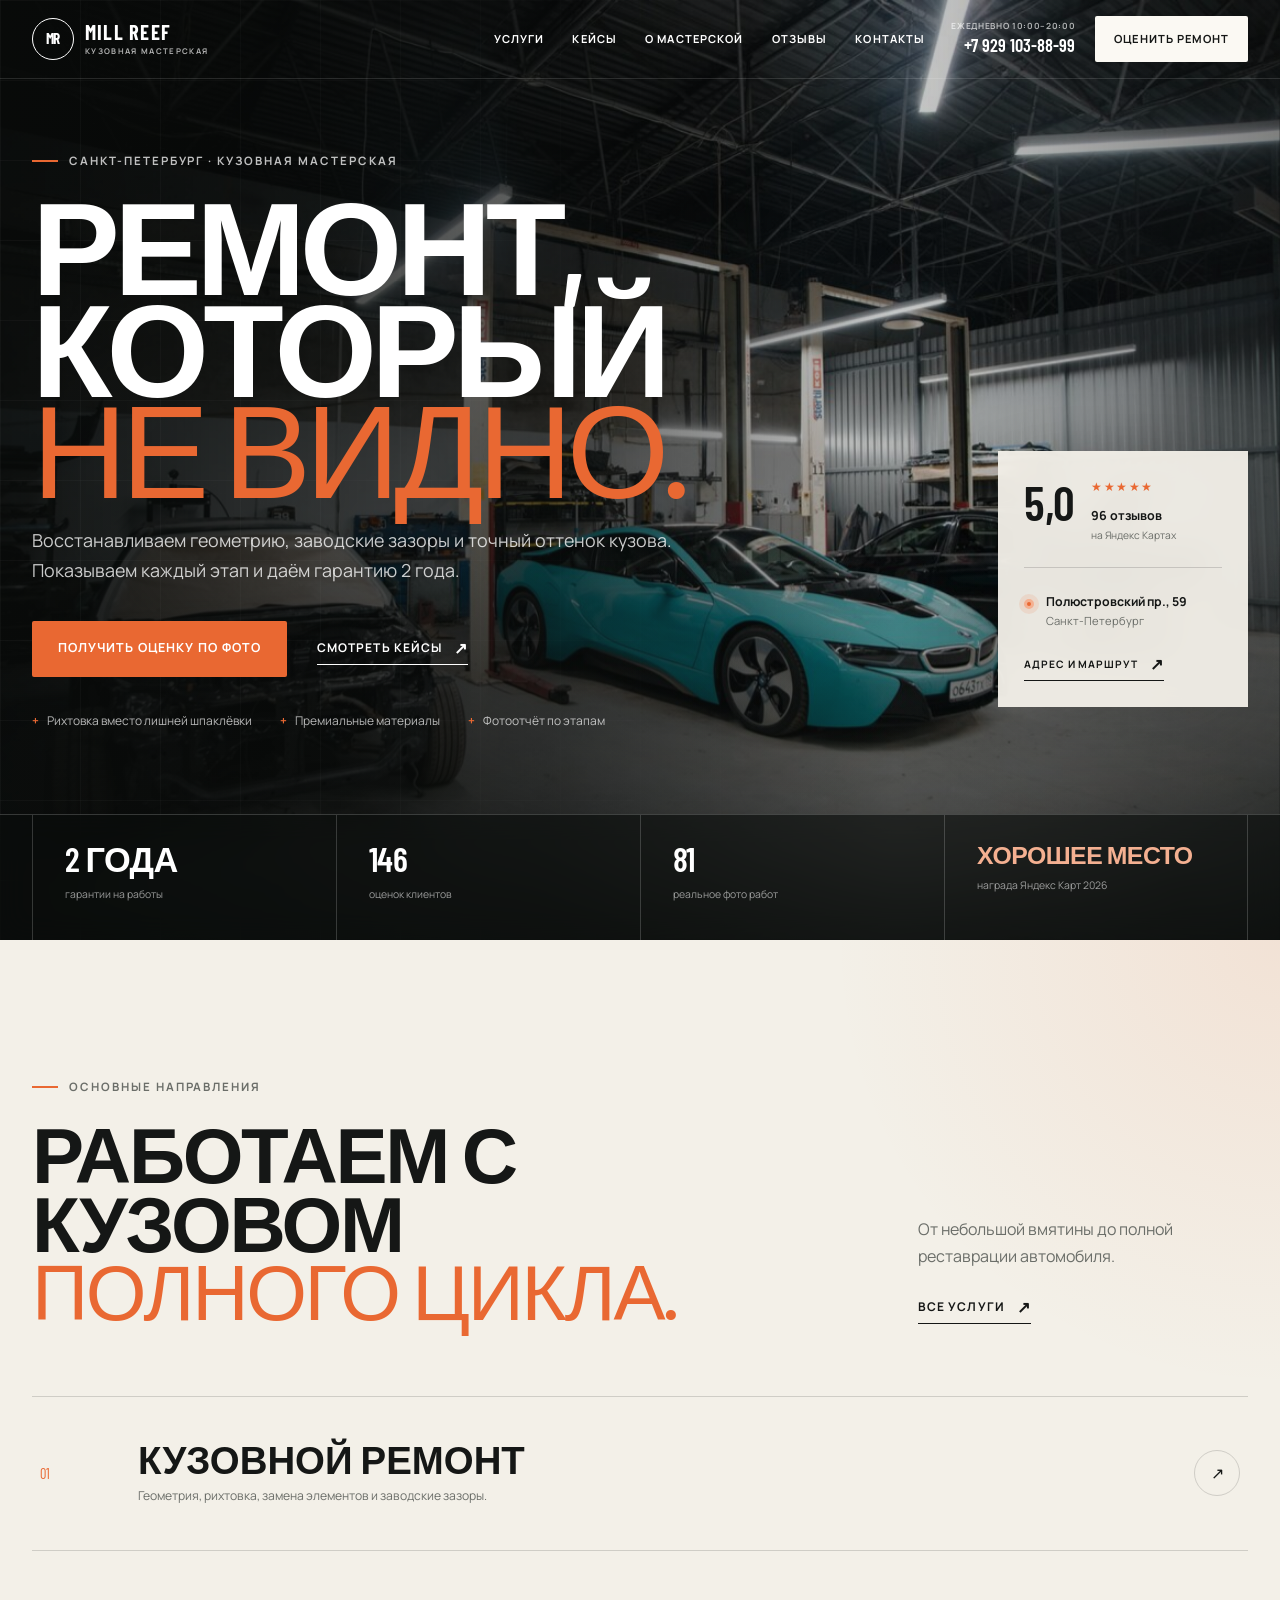
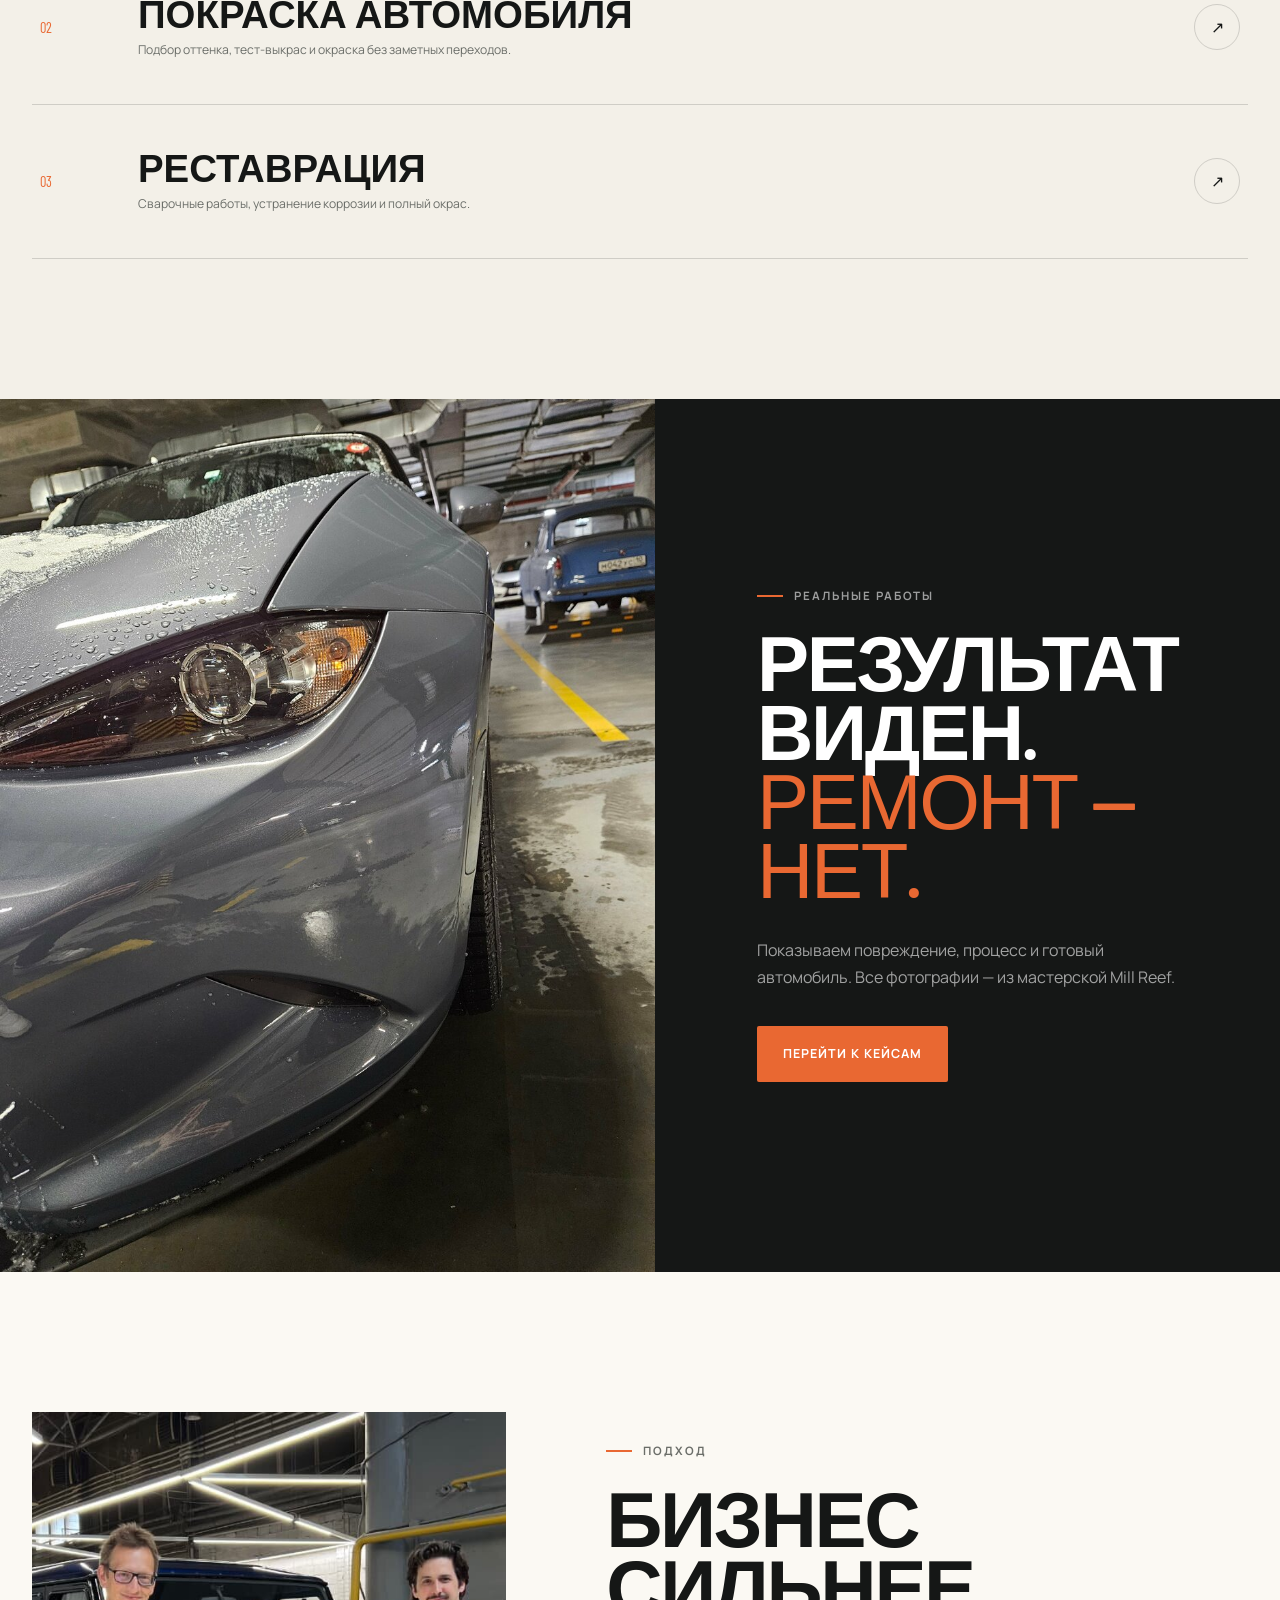
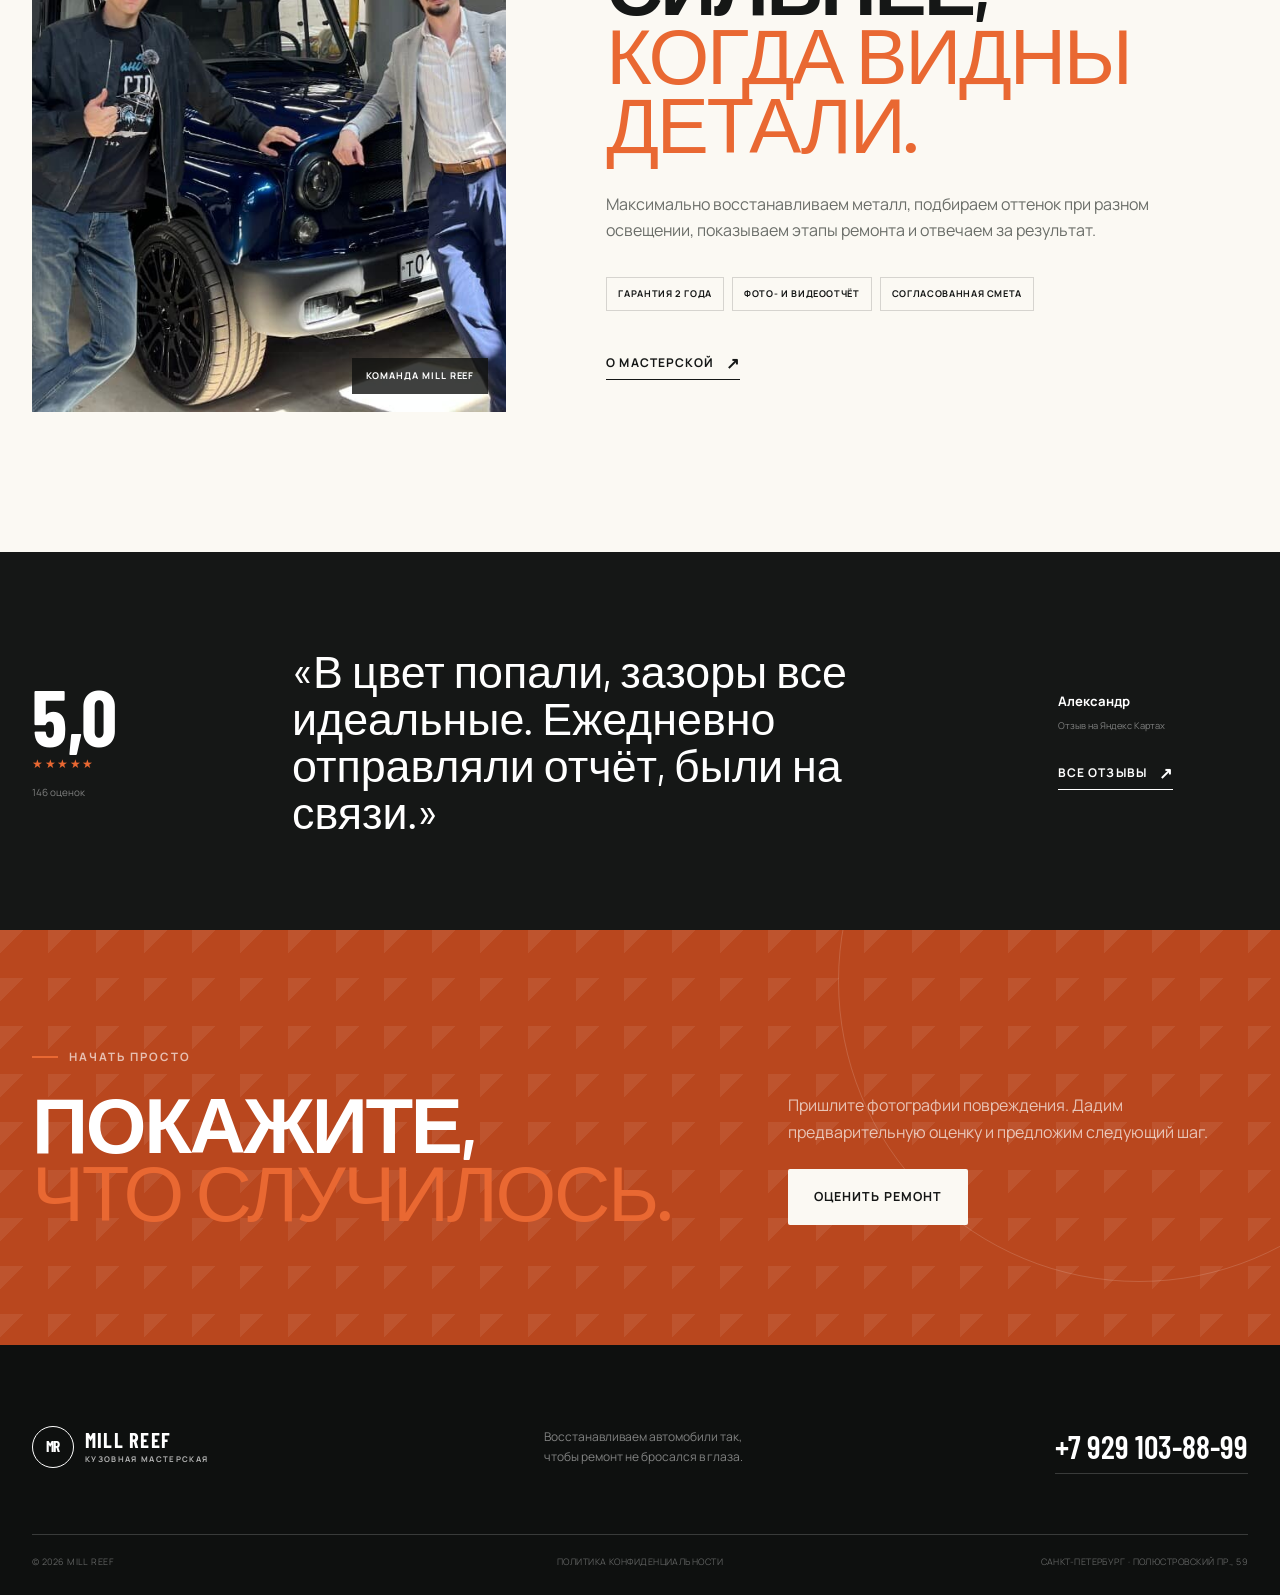
==== commit 678c6a4f: "Add files via upload" ====
--- a/index.html
+++ b/index.html
@@ -4,7 +4,7 @@
   <meta charset="utf-8">
   <meta name="viewport" content="width=device-width, initial-scale=1">
   <title>Кузовной ремонт и покраска авто в Санкт-Петербурге | Mill Reef</title>
-  <meta name="description" content="Кузовной ремонт, покраска автомобилей, удаление вмятин и реставрация в Санкт-Петербурге. Гарантия 2 года, фотоотчёт по этапам. Mill Reef, Полюстровский проспект, 59.">
+  <meta name="description" content="Кузовной ремонт, покраска и реставрация автомобилей в Санкт-Петербурге. Гарантия 2 года, фотоотчёт по этапам. Mill Reef, Полюстровский проспект, 59.">
   <meta name="theme-color" content="#151716">
   <meta name="robots" content="index, follow">
   <link rel="canonical" href="https://mill-reef.clients.site/">
@@ -13,7 +13,6 @@
   <link rel="preconnect" href="https://fonts.gstatic.com" crossorigin>
   <link href="https://fonts.googleapis.com/css2?family=Barlow+Condensed:wght@500;600;700&amp;family=Manrope:wght@400;500;600;700&amp;display=swap" rel="stylesheet">
   <link rel="stylesheet" href="styles.css">
-
   <meta property="og:type" content="website">
   <meta property="og:locale" content="ru_RU">
   <meta property="og:site_name" content="Mill Reef">
@@ -21,9 +20,7 @@
   <meta property="og:description" content="Восстанавливаем геометрию, зазоры и цвет автомобиля. Гарантия 2 года, фотоотчёт по этапам.">
   <meta property="og:url" content="https://mill-reef.clients.site/">
   <meta property="og:image" content="https://mill-reef.clients.site/assets/map-02.jpg">
-  <meta property="og:image:alt" content="Кузовная мастерская Mill Reef в Санкт-Петербурге">
   <meta name="twitter:card" content="summary_large_image">
-
   <script type="application/ld+json">
   {
     "@context": "https://schema.org",
@@ -32,40 +29,13 @@
     "description": "Мастерская кузовного ремонта, покраски и реставрации автомобилей в Санкт-Петербурге.",
     "url": "https://mill-reef.clients.site/",
     "telephone": "+7 929 103-88-99",
-    "image": [
-      "https://mill-reef.clients.site/assets/map-02.jpg",
-      "https://mill-reef.clients.site/assets/map-01.jpg"
-    ],
+    "image": ["https://mill-reef.clients.site/assets/map-02.jpg", "https://mill-reef.clients.site/assets/map-01.jpg"],
     "priceRange": "₽₽₽",
-    "address": {
-      "@type": "PostalAddress",
-      "streetAddress": "Полюстровский проспект, 59",
-      "addressLocality": "Санкт-Петербург",
-      "addressCountry": "RU"
-    },
-    "geo": {
-      "@type": "GeoCoordinates",
-      "latitude": 59.974629,
-      "longitude": 30.381875
-    },
-    "openingHoursSpecification": {
-      "@type": "OpeningHoursSpecification",
-      "dayOfWeek": ["Monday", "Tuesday", "Wednesday", "Thursday", "Friday", "Saturday", "Sunday"],
-      "opens": "10:00",
-      "closes": "20:00"
-    },
-    "aggregateRating": {
-      "@type": "AggregateRating",
-      "ratingValue": "5.0",
-      "bestRating": "5",
-      "ratingCount": "146",
-      "reviewCount": "96"
-    },
-    "sameAs": [
-      "https://yandex.ru/maps/org/mill_reef/64673119097/",
-      "https://vk.com/millreef",
-      "https://t.me/+79291038899"
-    ]
+    "address": {"@type": "PostalAddress", "streetAddress": "Полюстровский проспект, 59", "addressLocality": "Санкт-Петербург", "addressCountry": "RU"},
+    "geo": {"@type": "GeoCoordinates", "latitude": 59.974629, "longitude": 30.381875},
+    "openingHoursSpecification": {"@type": "OpeningHoursSpecification", "dayOfWeek": ["Monday", "Tuesday", "Wednesday", "Thursday", "Friday", "Saturday", "Sunday"], "opens": "10:00", "closes": "20:00"},
+    "aggregateRating": {"@type": "AggregateRating", "ratingValue": "5.0", "bestRating": "5", "ratingCount": "146", "reviewCount": "96"},
+    "sameAs": ["https://yandex.ru/maps/org/mill_reef/64673119097/", "https://vk.com/millreef", "https://t.me/+79291038899"]
   }
   </script>
 </head>
@@ -75,41 +45,28 @@
 
   <header class="site-header" data-header>
     <div class="shell header-inner">
-      <a class="brand" href="#top" aria-label="Mill Reef — на главную">
+      <a class="brand" href="index.html" aria-label="Mill Reef — главная страница">
         <span class="brand-mark" aria-hidden="true">MR</span>
-        <span class="brand-copy">
-          <strong>MILL REEF</strong>
-          <small>Кузовная мастерская</small>
-        </span>
+        <span class="brand-copy"><strong>MILL REEF</strong><small>Кузовная мастерская</small></span>
       </a>
-
       <nav class="main-nav" id="main-nav" aria-label="Основная навигация" data-nav>
-        <a href="#services">Услуги</a>
-        <a href="#cases">Кейсы</a>
-        <a href="#about">О мастерской</a>
-        <a href="#reviews">Отзывы</a>
-        <a href="#contacts">Контакты</a>
+        <a href="services.html">Услуги</a>
+        <a href="cases.html">Кейсы</a>
+        <a href="about.html">О мастерской</a>
+        <a href="reviews.html">Отзывы</a>
+        <a href="contacts.html">Контакты</a>
       </nav>
-
       <div class="header-actions">
-        <a class="header-phone" href="tel:+79291038899">
-          <span>Ежедневно 10:00–20:00</span>
-          +7 929 103-88-99
-        </a>
-        <a class="button button-small button-light" href="#estimate">Оценить ремонт</a>
+        <a class="header-phone" href="tel:+79291038899"><span>Ежедневно 10:00–20:00</span>+7 929 103-88-99</a>
+        <a class="button button-small button-light" href="estimate.html">Оценить ремонт</a>
       </div>
-
-      <button class="menu-toggle" type="button" aria-label="Открыть меню" aria-expanded="false" aria-controls="main-nav" data-menu-toggle>
-        <span></span><span></span>
-      </button>
+      <button class="menu-toggle" type="button" aria-label="Открыть меню" aria-expanded="false" aria-controls="main-nav" data-menu-toggle><span></span><span></span></button>
     </div>
   </header>
 
   <main id="main">
-    <section class="hero" id="top" aria-labelledby="hero-title">
-      <div class="hero-media" aria-hidden="true">
-        <img src="assets/map-02.jpg" alt="" fetchpriority="high">
-      </div>
+    <section class="hero" aria-labelledby="hero-title">
+      <div class="hero-media" aria-hidden="true"><img src="assets/map-02.jpg" alt="" fetchpriority="high"></div>
       <div class="hero-grid" aria-hidden="true"></div>
       <div class="shell hero-content">
         <div class="hero-main">
@@ -117,32 +74,18 @@
           <h1 id="hero-title">Ремонт,<br>который <em>не видно.</em></h1>
           <p class="hero-lead">Восстанавливаем геометрию, заводские зазоры и точный оттенок кузова. Показываем каждый этап и даём гарантию 2 года.</p>
           <div class="hero-actions">
-            <a class="button button-accent" href="#estimate">Получить оценку по фото</a>
-            <a class="text-link text-link-light" href="#cases">Смотреть результаты <span aria-hidden="true">↘</span></a>
+            <a class="button button-accent" href="estimate.html">Получить оценку по фото</a>
+            <a class="text-link text-link-light" href="cases.html">Смотреть кейсы <span aria-hidden="true">↗</span></a>
           </div>
-          <ul class="hero-benefits" aria-label="Преимущества">
-            <li>Рихтовка вместо лишней шпаклёвки</li>
-            <li>Премиальные материалы</li>
-            <li>Фотоотчёт по этапам</li>
-          </ul>
+          <ul class="hero-benefits" aria-label="Преимущества"><li>Рихтовка вместо лишней шпаклёвки</li><li>Премиальные материалы</li><li>Фотоотчёт по этапам</li></ul>
         </div>
-
         <aside class="hero-card" aria-label="Рейтинг и адрес">
-          <a class="rating-card" href="https://yandex.ru/maps/org/mill_reef/64673119097/reviews/" target="_blank" rel="noopener">
-            <span class="rating-score">5,0</span>
-            <span class="stars" aria-label="5 из 5">★★★★★</span>
-            <strong>96 отзывов</strong>
-            <small>на Яндекс Картах</small>
-          </a>
+          <a class="rating-card" href="reviews.html"><span class="rating-score">5,0</span><span class="stars" aria-label="5 из 5">★★★★★</span><strong>96 отзывов</strong><small>на Яндекс Картах</small></a>
           <div class="hero-card-line"></div>
-          <div class="location-mini">
-            <span class="location-dot" aria-hidden="true"></span>
-            <p><strong>Полюстровский пр., 59</strong><br>Санкт-Петербург</p>
-          </div>
-          <a class="text-link" href="https://yandex.ru/maps/-/CTBxqC9X" target="_blank" rel="noopener">Построить маршрут <span aria-hidden="true">↗</span></a>
+          <div class="location-mini"><span class="location-dot" aria-hidden="true"></span><p><strong>Полюстровский пр., 59</strong><br>Санкт-Петербург</p></div>
+          <a class="text-link" href="contacts.html">Адрес и маршрут <span aria-hidden="true">↗</span></a>
         </aside>
       </div>
-
       <div class="hero-stats-wrap">
         <div class="shell hero-stats">
           <div><strong>2 года</strong><span>гарантии на работы</span></div>
@@ -153,273 +96,69 @@
       </div>
     </section>
 
-    <section class="section services-section" id="services" aria-labelledby="services-title">
+    <section class="section home-services" aria-labelledby="home-services-title">
       <div class="shell">
         <div class="section-head reveal">
-          <div>
-            <p class="eyebrow"><span></span> Что делаем</p>
-            <h2 id="services-title">Возвращаем автомобилю<br><em>правильную форму.</em></h2>
-          </div>
-          <p>Берём на себя весь цикл: от дефектовки и поиска деталей до окраски, сборки и финального контроля.</p>
+          <div><p class="eyebrow"><span></span> Основные направления</p><h2 id="home-services-title">Работаем с кузовом<br><em>полного цикла.</em></h2></div>
+          <div class="section-head-action"><p>От небольшой вмятины до полной реставрации автомобиля.</p><a class="text-link" href="services.html">Все услуги <span aria-hidden="true">↗</span></a></div>
         </div>
-
-        <div class="service-grid">
-          <article class="service-card reveal">
-            <span class="service-number">01</span>
-            <h3>Кузовной ремонт</h3>
-            <p>Восстановление геометрии, рихтовка, замена элементов и точная подгонка заводских зазоров.</p>
-            <ul><li>После ДТП</li><li>Локальные повреждения</li></ul>
-          </article>
-          <article class="service-card service-card-accent reveal">
-            <span class="service-number">02</span>
-            <h3>Покраска автомобиля</h3>
-            <p>Подбор оттенка, тест-выкрас и окраска в подготовленной камере без заметных переходов.</p>
-            <ul><li>Один элемент</li><li>Полный окрас</li></ul>
-          </article>
-          <article class="service-card reveal">
-            <span class="service-number">03</span>
-            <h3>Удаление вмятин</h3>
-            <p>Исправляем вмятины без покраски там, где сохранено заводское лакокрасочное покрытие.</p>
-            <ul><li>PDR-технология</li><li>Без следов ремонта</li></ul>
-          </article>
-          <article class="service-card reveal">
-            <span class="service-number">04</span>
-            <h3>Бамперы и пластик</h3>
-            <p>Ремонтируем трещины, крепления и геометрию пластиковых деталей с последующей окраской.</p>
-            <ul><li>Ремонт креплений</li><li>Восстановление формы</li></ul>
-          </article>
-          <article class="service-card reveal">
-            <span class="service-number">05</span>
-            <h3>Сварка и реставрация</h3>
-            <p>Работаем со сложными повреждениями и коррозией, восстанавливаем редкие и возрастные авто.</p>
-            <ul><li>Сварочные работы</li><li>Борьба с коррозией</li></ul>
-          </article>
-          <article class="service-card reveal">
-            <span class="service-number">06</span>
-            <h3>Защита кузова</h3>
-            <p>После ремонта защищаем результат антигравийной плёнкой и возвращаем автомобилю блеск.</p>
-            <ul><li>Антигравийная плёнка</li><li>Финишная полировка</li></ul>
-          </article>
+        <div class="home-service-links">
+          <a class="home-service-link reveal" href="services.html"><span>01</span><div><h3>Кузовной ремонт</h3><p>Геометрия, рихтовка, замена элементов и заводские зазоры.</p></div><b aria-hidden="true">↗</b></a>
+          <a class="home-service-link reveal" href="services.html"><span>02</span><div><h3>Покраска автомобиля</h3><p>Подбор оттенка, тест-выкрас и окраска без заметных переходов.</p></div><b aria-hidden="true">↗</b></a>
+          <a class="home-service-link reveal" href="services.html"><span>03</span><div><h3>Реставрация</h3><p>Сварочные работы, устранение коррозии и полный окрас.</p></div><b aria-hidden="true">↗</b></a>
         </div>
       </div>
     </section>
 
-    <section class="section cases-section" id="cases" aria-labelledby="cases-title">
-      <div class="shell">
-        <div class="section-head section-head-dark reveal">
-          <div>
-            <p class="eyebrow"><span></span> Реальные работы</p>
-            <h2 id="cases-title">Сначала исправляем.<br><em>Потом красим.</em></h2>
-          </div>
-          <p>На фото — автомобили из публичной галереи Mill Reef. Без стоковых изображений и чужих проектов.</p>
-        </div>
+    <section class="home-case-preview" aria-labelledby="home-case-title">
+      <div class="home-case-media"><img src="assets/map-09.jpg" alt="Автомобиль после кузовного ремонта в Mill Reef" loading="lazy"></div>
+      <div class="home-case-copy reveal">
+        <p class="eyebrow eyebrow-light"><span></span> Реальные работы</p>
+        <h2 id="home-case-title">Результат виден.<br><em>Ремонт — нет.</em></h2>
+        <p>Показываем повреждение, процесс и готовый автомобиль. Все фотографии — из мастерской Mill Reef.</p>
+        <a class="button button-accent" href="cases.html">Перейти к кейсам</a>
+      </div>
+    </section>
 
-        <article class="featured-case reveal">
-          <div class="case-compare">
-            <figure>
-              <img src="assets/map-08.jpg" alt="Повреждение и нарушенный зазор кузовной детали до ремонта" loading="lazy">
-              <figcaption><span>До</span> Нарушенная геометрия и зазоры</figcaption>
-            </figure>
-            <figure>
-              <img src="assets/map-09.jpg" alt="Восстановленная передняя часть автомобиля после кузовного ремонта" loading="lazy">
-              <figcaption><span>После</span> Ровные линии и точный оттенок</figcaption>
-            </figure>
-          </div>
-          <div class="case-copy">
-            <p class="case-index">Кейс 01 / кузовной ремонт</p>
-            <h3>Геометрия передней части</h3>
-            <p>Восстановили форму элементов, выставили зазоры, подготовили поверхность и выполнили локальную окраску с подбором оттенка.</p>
-            <div class="case-tags"><span>Рихтовка</span><span>Подгонка зазоров</span><span>Окраска</span></div>
-            <blockquote>Результат оцениваем не только в камере — автомобиль проверяется при разном освещении.</blockquote>
-          </div>
-        </article>
-
-        <div class="case-grid">
-          <article class="case-card reveal">
-            <div class="case-card-media"><img src="assets/map-11.jpg" alt="Окраска кузова автомобиля в покрасочной камере Mill Reef" loading="lazy"></div>
-            <div class="case-card-copy"><span>Кейс 02 / окраска</span><h3>Подготовка и окрас в камере</h3><p>Изолируем зоны, выдерживаем технологию слоёв и контролируем поверхность под профессиональным светом.</p></div>
-          </article>
-          <article class="case-card reveal">
-            <div class="case-card-media"><img src="assets/map-12.jpg" alt="Реставрация классического автомобиля в покрасочной камере" loading="lazy"></div>
-            <div class="case-card-copy"><span>Кейс 03 / реставрация</span><h3>Полное восстановление кузова</h3><p>Разборка, работа с металлом, подготовка каждого элемента, полный окрас и аккуратная сборка.</p></div>
-          </article>
-        </div>
-
-        <div class="section-cta reveal">
-          <p>Покажите повреждение — расскажем, с чего начать.</p>
-          <a class="button button-accent" href="#estimate">Отправить фото мастеру</a>
+    <section class="section home-trust" aria-labelledby="home-trust-title">
+      <div class="shell home-trust-layout">
+        <div class="home-trust-image reveal"><img src="assets/map-01.jpg" alt="Команда Mill Reef в кузовной мастерской" loading="lazy"><span>Команда Mill Reef</span></div>
+        <div class="home-trust-copy reveal">
+          <p class="eyebrow"><span></span> Подход</p>
+          <h2 id="home-trust-title">Бизнес сильнее,<br><em>когда видны детали.</em></h2>
+          <p>Максимально восстанавливаем металл, подбираем оттенок при разном освещении, показываем этапы ремонта и отвечаем за результат.</p>
+          <div class="home-trust-points"><span>Гарантия 2 года</span><span>Фото- и видеоотчёт</span><span>Согласованная смета</span></div>
+          <a class="text-link" href="about.html">О мастерской <span aria-hidden="true">↗</span></a>
         </div>
       </div>
     </section>
 
-    <section class="section process-section" id="process" aria-labelledby="process-title">
-      <div class="shell process-layout">
-        <div class="process-intro reveal">
-          <p class="eyebrow"><span></span> Понятный процесс</p>
-          <h2 id="process-title">Вы знаете,<br><em>что происходит.</em></h2>
-          <p>До начала работ согласуем объём и смету. В процессе присылаем фото и видео, а дополнительные работы не появляются без обсуждения.</p>
-          <a class="text-link" href="#estimate">Начать с оценки <span aria-hidden="true">↘</span></a>
-        </div>
-        <ol class="process-list">
-          <li class="reveal"><span>01</span><div><h3>Осмотр и дефектовка</h3><p>Фиксируем видимые повреждения, разбираем нужные элементы и проверяем скрытые дефекты.</p></div></li>
-          <li class="reveal"><span>02</span><div><h3>Смета и план ремонта</h3><p>Объясняем варианты, согласуем материалы, детали, сроки и итоговый состав работ.</p></div></li>
-          <li class="reveal"><span>03</span><div><h3>Ремонт с фотоотчётом</h3><p>Восстанавливаем металл и пластик, подготавливаем поверхность и показываем ключевые этапы.</p></div></li>
-          <li class="reveal"><span>04</span><div><h3>Сборка и контроль</h3><p>Проверяем оттенок, шагрень, зазоры, крепления и электронику. Отдаём чистый автомобиль.</p></div></li>
-        </ol>
+    <section class="home-review" aria-labelledby="home-review-title">
+      <div class="shell home-review-layout reveal">
+        <div class="home-review-score"><strong>5,0</strong><span class="stars" aria-label="5 из 5">★★★★★</span><small>146 оценок</small></div>
+        <blockquote id="home-review-title">«В цвет попали, зазоры все идеальные. Ежедневно отправляли отчёт, были на связи.»</blockquote>
+        <div class="home-review-author"><strong>Александр</strong><span>Отзыв на Яндекс Картах</span><a class="text-link text-link-light" href="reviews.html">Все отзывы <span aria-hidden="true">↗</span></a></div>
       </div>
     </section>
 
-    <section class="section about-section" id="about" aria-labelledby="about-title">
-      <div class="shell about-layout">
-        <div class="about-media reveal">
-          <img src="assets/map-01.jpg" alt="Команда Mill Reef в кузовной мастерской" loading="lazy">
-          <div class="about-stamp"><strong>5,0</strong><span>по отзывам<br>Яндекс Карт</span></div>
-        </div>
-        <div class="about-copy reveal">
-          <p class="eyebrow"><span></span> О мастерской</p>
-          <h2 id="about-title">Педантичность —<br><em>часть технологии.</em></h2>
-          <p class="about-lead">Mill Reef — кузовная мастерская полного цикла в Санкт-Петербурге. Мы не маскируем повреждение слоем шпаклёвки: сначала максимально восстанавливаем металл, затем готовим его к окраске.</p>
-          <div class="principle-grid">
-            <div><strong>01</strong><h3>Сохраняем металл</h3><p>Рихтуем настолько точно, насколько позволяет повреждение.</p></div>
-            <div><strong>02</strong><h3>Попадаем в цвет</h3><p>Смотрим оттенок и зерно под разными углами и светом.</p></div>
-            <div><strong>03</strong><h3>Отвечаем за работу</h3><p>Гарантия на кузовные и лакокрасочные работы — 2 года.</p></div>
-            <div><strong>04</strong><h3>Остаёмся на связи</h3><p>Сообщаем о ходе ремонта и показываем промежуточный результат.</p></div>
-          </div>
-        </div>
-      </div>
-    </section>
-
-    <section class="section gallery-section" id="gallery" aria-labelledby="gallery-title">
-      <div class="shell">
-        <div class="section-head reveal">
-          <div><p class="eyebrow"><span></span> В мастерской</p><h2 id="gallery-title">Работа крупным<br><em>планом.</em></h2></div>
-          <p>Все фотографии взяты из открытой галереи Mill Reef на Яндекс Картах.</p>
-        </div>
-        <div class="gallery-grid">
-          <button class="gallery-item gallery-item-wide reveal" type="button" data-lightbox="assets/map-13.jpg" data-alt="Alfa Romeo Giulia после работ в Mill Reef"><img src="assets/map-13.jpg" alt="Alfa Romeo Giulia после кузовных работ" loading="lazy"><span>Готовый результат</span></button>
-          <button class="gallery-item gallery-item-tall reveal" type="button" data-lightbox="assets/map-04.jpg" data-alt="Porsche Panamera в мастерской Mill Reef"><img src="assets/map-04.jpg" alt="Porsche Panamera в мастерской Mill Reef" loading="lazy"><span>Контроль поверхности</span></button>
-          <button class="gallery-item reveal" type="button" data-lightbox="assets/map-05.jpg" data-alt="Автомобиль на этапе сборки после ремонта"><img src="assets/map-05.jpg" alt="Автомобиль на этапе сборки после кузовного ремонта" loading="lazy"><span>Сборка</span></button>
-          <button class="gallery-item reveal" type="button" data-lightbox="assets/map-17.jpg" data-alt="Качество окраски кузова крупным планом"><img src="assets/map-17.jpg" alt="Ровное лакокрасочное покрытие кузова крупным планом" loading="lazy"><span>Точный оттенок</span></button>
-          <button class="gallery-item gallery-item-wide reveal" type="button" data-lightbox="assets/map-02.jpg" data-alt="Рабочая зона кузовной мастерской Mill Reef"><img src="assets/map-02.jpg" alt="Рабочая зона и автомобили в кузовной мастерской Mill Reef" loading="lazy"><span>Рабочая зона</span></button>
-          <button class="gallery-item reveal" type="button" data-lightbox="assets/map-03.jpg" data-alt="Белый Toyota GR после ремонта"><img src="assets/map-03.jpg" alt="Белый Toyota GR после кузовного ремонта" loading="lazy"><span>Финальная выдача</span></button>
-        </div>
-        <div class="gallery-more reveal"><a class="button button-outline" href="https://yandex.ru/maps/org/mill_reef/64673119097/gallery/" target="_blank" rel="noopener">Смотреть все 81 фото <span aria-hidden="true">↗</span></a></div>
-      </div>
-    </section>
-
-    <section class="section reviews-section" id="reviews" aria-labelledby="reviews-title">
-      <div class="shell">
-        <div class="reviews-head reveal">
-          <div><p class="eyebrow"><span></span> Говорят клиенты</p><h2 id="reviews-title">Результат —<br><em>в деталях.</em></h2></div>
-          <div class="reviews-rating"><strong>5,0</strong><span class="stars" aria-hidden="true">★★★★★</span><p>146 оценок · 96 отзывов</p></div>
-        </div>
-        <div class="review-grid">
-          <article class="review-card reveal">
-            <div class="review-top"><span class="review-avatar">А</span><div><strong>Александр</strong><small>19 февраля · Яндекс Карты</small></div><span class="review-stars">★★★★★</span></div>
-            <blockquote>«В цвет попали, зазоры все идеальные. Ежедневно отправляли отчёт, были на связи.»</blockquote>
-            <p>Повторное обращение: ремонт крыла, бампера и скрытых повреждений.</p>
-          </article>
-          <article class="review-card reveal">
-            <div class="review-top"><span class="review-avatar">А</span><div><strong>Александр Хайбулин</strong><small>14 января · Яндекс Карты</small></div><span class="review-stars">★★★★★</span></div>
-            <blockquote>«В цвет попали прям очень хорошо. Глазами разницы не видно совсем. Зазоры ровные.»</blockquote>
-            <p>Большой кузовной ремонт с поиском деталей и регулярными фотоотчётами.</p>
-          </article>
-          <article class="review-card reveal">
-            <div class="review-top"><span class="review-avatar">А</span><div><strong>Александр Панов</strong><small>12 марта · Яндекс Карты</small></div><span class="review-stars">★★★★★</span></div>
-            <blockquote>«Педантично-скрупулёзный подход к работе. Всегда на связи, велась фото- и видеофиксация.»</blockquote>
-            <p>Полная разборка, устранение коррозии, ремонт пластика и окраска кузова.</p>
-          </article>
-        </div>
-        <div class="reviews-link reveal"><a class="text-link" href="https://yandex.ru/maps/org/mill_reef/64673119097/reviews/" target="_blank" rel="noopener">Прочитать все отзывы на Яндекс Картах <span aria-hidden="true">↗</span></a></div>
-      </div>
-    </section>
-
-    <section class="section faq-section" id="faq" aria-labelledby="faq-title">
-      <div class="shell faq-layout">
-        <div class="faq-intro reveal"><p class="eyebrow"><span></span> Перед ремонтом</p><h2 id="faq-title">Коротко о<br><em>главном.</em></h2><p>Если вашего вопроса здесь нет, напишите мастеру — ответим без обязательств и навязчивых звонков.</p></div>
-        <div class="faq-list reveal">
-          <details><summary>Можно оценить ремонт по фотографии?<span></span></summary><p>Да, по 3–4 фото с разных ракурсов дадим предварительный диапазон. Точная смета появляется после очного осмотра и дефектовки.</p></details>
-          <details><summary>Сколько времени занимает кузовной ремонт?<span></span></summary><p>Срок зависит от повреждений, наличия деталей и объёма окраски. После осмотра фиксируем понятный план и сообщаем о ходе работ.</p></details>
-          <details><summary>Будет ли заметна разница в цвете?<span></span></summary><p>Колорист подбирает оттенок и делает тест-выкрас. Результат проверяем при разных углах и освещении до сборки автомобиля.</p></details>
-          <details><summary>Какая гарантия на работы?<span></span></summary><p>На кузовные и лакокрасочные работы действует гарантия 2 года. Условия конкретного ремонта фиксируются при приёмке.</p></details>
-          <details><summary>Вы помогаете с поиском деталей?<span></span></summary><p>Да, можем подобрать и заказать необходимые детали, согласовав состояние, стоимость и сроки поставки до заказа.</p></details>
-          <details><summary>Как можно оплатить?<span></span></summary><p>Доступны оплата картой, наличными, безналичный расчёт и рассрочка. Уточнить подходящий вариант можно при записи.</p></details>
-        </div>
-      </div>
-    </section>
-
-    <section class="estimate-section" id="estimate" aria-labelledby="estimate-title">
-      <div class="shell estimate-layout">
-        <div class="estimate-copy reveal">
-          <p class="eyebrow eyebrow-light"><span></span> Предварительная оценка</p>
-          <h2 id="estimate-title">Покажите,<br><em>что случилось.</em></h2>
-          <p>Опишите повреждение. После отправки откроется WhatsApp с готовым сообщением — останется приложить фотографии автомобиля.</p>
-          <div class="estimate-note"><span>01</span><p>Ответим в рабочее время<br><strong>ежедневно, 10:00–20:00</strong></p></div>
-          <div class="estimate-note"><span>02</span><p>Не передаём контакты третьим лицам<br><strong>и не делаем рассылок</strong></p></div>
-        </div>
-        <form class="estimate-form reveal" data-estimate-form novalidate>
-          <div class="form-row">
-            <label><span>Ваше имя</span><input type="text" name="name" autocomplete="name" placeholder="Как к вам обращаться" required></label>
-            <label><span>Телефон</span><input type="tel" name="phone" autocomplete="tel" inputmode="tel" placeholder="+7 999 000-00-00" required></label>
-          </div>
-          <label><span>Автомобиль</span><input type="text" name="car" placeholder="Марка, модель и год"></label>
-          <label><span>Что нужно сделать</span><textarea name="message" rows="4" placeholder="Например: вмятина и царапина на заднем крыле" required></textarea></label>
-          <label class="consent"><input type="checkbox" name="consent" required><span>Я согласен на обработку данных и принимаю <a href="privacy.html">политику конфиденциальности</a>.</span></label>
-          <button class="button button-accent button-full" type="submit">Продолжить в WhatsApp <span aria-hidden="true">↗</span></button>
-          <p class="form-status" role="status" aria-live="polite" data-form-status></p>
-        </form>
-      </div>
-    </section>
-
-    <section class="contacts-section" id="contacts" aria-labelledby="contacts-title">
-      <div class="contacts-map">
-        <iframe title="Mill Reef на карте Санкт-Петербурга" src="https://yandex.ru/map-widget/v1/?ll=30.381875%2C59.974629&amp;z=17&amp;ol=biz&amp;oid=64673119097" loading="lazy" allowfullscreen></iframe>
-      </div>
-      <div class="contacts-panel">
-        <p class="eyebrow"><span></span> Контакты</p>
-        <h2 id="contacts-title">Заезжайте<br><em>на осмотр.</em></h2>
-        <dl class="contact-list">
-          <div><dt>Адрес</dt><dd>Санкт-Петербург,<br>Полюстровский проспект, 59</dd></div>
-          <div><dt>Режим работы</dt><dd>Ежедневно<br>10:00–20:00</dd></div>
-          <div><dt>Телефон</dt><dd><a href="tel:+79291038899">+7 929 103-88-99</a></dd></div>
-        </dl>
-        <div class="contact-actions">
-          <a class="button button-dark" href="https://yandex.ru/maps/-/CTBxqC9X" target="_blank" rel="noopener">Построить маршрут</a>
-          <a class="text-link" href="https://wa.me/79291038899" target="_blank" rel="noopener">Написать в WhatsApp <span aria-hidden="true">↗</span></a>
-        </div>
-        <div class="socials" aria-label="Социальные сети">
-          <a href="https://t.me/+79291038899" target="_blank" rel="noopener">Telegram</a>
-          <a href="https://vk.com/millreef" target="_blank" rel="noopener">ВКонтакте</a>
-          <a href="https://yandex.ru/maps/org/mill_reef/64673119097/" target="_blank" rel="noopener">Яндекс Карты</a>
-        </div>
+    <section class="home-final-cta">
+      <div class="shell home-final-layout reveal">
+        <div><p class="eyebrow eyebrow-light"><span></span> Начать просто</p><h2>Покажите,<br><em>что случилось.</em></h2></div>
+        <div><p>Пришлите фотографии повреждения. Дадим предварительную оценку и предложим следующий шаг.</p><a class="button button-light" href="estimate.html">Оценить ремонт</a></div>
       </div>
     </section>
   </main>
 
   <footer class="site-footer">
     <div class="shell footer-main">
-      <a class="brand brand-footer" href="#top" aria-label="Mill Reef — на главную"><span class="brand-mark" aria-hidden="true">MR</span><span class="brand-copy"><strong>MILL REEF</strong><small>Кузовная мастерская</small></span></a>
+      <a class="brand brand-footer" href="index.html" aria-label="Mill Reef — главная страница"><span class="brand-mark" aria-hidden="true">MR</span><span class="brand-copy"><strong>MILL REEF</strong><small>Кузовная мастерская</small></span></a>
       <p>Восстанавливаем автомобили так,<br>чтобы ремонт не бросался в глаза.</p>
       <a class="footer-phone" href="tel:+79291038899">+7 929 103-88-99</a>
     </div>
-    <div class="shell footer-bottom">
-      <span>© <span data-current-year>2026</span> Mill Reef</span>
-      <a href="privacy.html">Политика конфиденциальности</a>
-      <span>Санкт-Петербург · Полюстровский пр., 59</span>
-    </div>
+    <div class="shell footer-bottom"><span>© <span data-current-year>2026</span> Mill Reef</span><a href="privacy.html">Политика конфиденциальности</a><span>Санкт-Петербург · Полюстровский пр., 59</span></div>
   </footer>
 
-  <div class="mobile-dock" aria-label="Быстрая связь">
-    <a href="tel:+79291038899"><span aria-hidden="true">☎</span> Позвонить</a>
-    <a href="https://wa.me/79291038899" target="_blank" rel="noopener"><span aria-hidden="true">↗</span> WhatsApp</a>
-  </div>
-
-  <dialog class="lightbox" data-lightbox-dialog aria-label="Просмотр фотографии">
-    <button class="lightbox-close" type="button" aria-label="Закрыть" data-lightbox-close>×</button>
-    <img src="" alt="" data-lightbox-image>
-    <p data-lightbox-caption></p>
-  </dialog>
-
+  <div class="mobile-dock" aria-label="Быстрая связь"><a href="tel:+79291038899"><span aria-hidden="true">☎</span> Позвонить</a><a href="https://wa.me/79291038899" target="_blank" rel="noopener"><span aria-hidden="true">↗</span> WhatsApp</a></div>
   <script src="script.js"></script>
 </body>
 </html>
--- a/styles.css
+++ b/styles.css
@@ -1614,7 +1614,7 @@
 
 .contacts-section {
   display: grid;
-  grid-template-columns: minmax(0, 1.35fr) minmax(410px, 0.65fr);
+  grid-template-columns: minmax(0, 1.15fr) minmax(500px, 0.85fr);
   min-height: 730px;
   background: var(--paper-bright);
 }
@@ -1634,8 +1634,12 @@
   display: flex;
   flex-direction: column;
   justify-content: center;
-  padding: 80px clamp(44px, 6vw, 100px);
+  padding: 80px clamp(36px, 3vw, 56px);
   border-left: 1px solid var(--line);
+}
+
+.contacts-panel h2 {
+  font-size: clamp(3rem, 4vw, 4.4rem);
 }
 
 .contact-list {
@@ -2052,17 +2056,22 @@
   }
 
   .section-head {
-    grid-template-columns: 1fr;
+    grid-template-columns: minmax(0, 1fr);
     gap: 28px;
     margin-bottom: 48px;
   }
 
+  .section-head > * {
+    min-width: 0;
+  }
+
   .section-head > p {
     max-width: 420px;
   }
 
   h2 {
-    font-size: clamp(3.15rem, 15vw, 4.7rem);
+    font-size: clamp(2.55rem, 13vw, 4.7rem);
+    overflow-wrap: anywhere;
   }
 
   .header-inner {
@@ -2284,6 +2293,10 @@
 
   .contacts-panel {
     padding: 85px 24px;
+  }
+
+  .contacts-panel h2 {
+    font-size: clamp(2.35rem, 11vw, 3.6rem);
   }
 
   .contact-list > div {
@@ -2363,6 +2376,11 @@
     padding-top: 75px;
     padding-bottom: 90px;
   }
+
+  .privacy-content h1 {
+    font-size: clamp(2.5rem, 12.5vw, 4rem);
+    overflow-wrap: anywhere;
+  }
 }
 
 @media (max-width: 420px) {
@@ -2420,3 +2438,700 @@
     transform: none;
   }
 }
+
+@view-transition {
+  navigation: auto;
+}
+
+.main-nav a[aria-current="page"]::after {
+  transform: scaleX(1);
+}
+
+.section-head-action {
+  display: flex;
+  flex-direction: column;
+  align-items: flex-start;
+  gap: 22px;
+}
+
+.section-head-action p {
+  margin: 0;
+  color: var(--muted);
+}
+
+.home-services {
+  background:
+    radial-gradient(circle at 100% 0%, rgba(233, 104, 50, 0.1), transparent 28rem),
+    var(--paper);
+}
+
+.home-service-links {
+  border-top: 1px solid var(--line);
+}
+
+.home-service-link {
+  display: grid;
+  grid-template-columns: 70px 1fr auto;
+  gap: 28px;
+  align-items: center;
+  min-height: 154px;
+  padding: 28px 8px;
+  border-bottom: 1px solid var(--line);
+  transition: color 220ms ease, padding 220ms ease, background 220ms ease;
+}
+
+.home-service-link:hover {
+  padding-right: 24px;
+  padding-left: 24px;
+  color: var(--white);
+  background: var(--ink);
+}
+
+.home-service-link > span {
+  color: var(--signal);
+  font-family: var(--display);
+  font-size: 0.9rem;
+}
+
+.home-service-link h3 {
+  margin: 0 0 9px;
+  font-size: clamp(2rem, 3vw, 3rem);
+  line-height: 0.95;
+  text-transform: uppercase;
+}
+
+.home-service-link p {
+  margin: 0;
+  color: var(--muted);
+  font-size: 0.76rem;
+}
+
+.home-service-link:hover p {
+  color: rgba(255, 255, 255, 0.6);
+}
+
+.home-service-link b {
+  display: grid;
+  width: 46px;
+  height: 46px;
+  place-items: center;
+  border: 1px solid var(--line);
+  border-radius: 50%;
+  font-weight: 400;
+}
+
+.home-case-preview {
+  display: grid;
+  grid-template-columns: 1.15fr 0.85fr;
+  min-height: 760px;
+  color: var(--white);
+  background: var(--ink);
+}
+
+.home-case-media {
+  min-height: 650px;
+  overflow: hidden;
+}
+
+.home-case-media img {
+  width: 100%;
+  height: 100%;
+  object-fit: cover;
+  object-position: center;
+}
+
+.home-case-copy {
+  display: flex;
+  flex-direction: column;
+  align-items: flex-start;
+  justify-content: center;
+  padding: clamp(55px, 8vw, 120px);
+}
+
+.home-case-copy .eyebrow {
+  color: rgba(255, 255, 255, 0.58);
+}
+
+.home-case-copy > p:not(.eyebrow) {
+  max-width: 450px;
+  margin: 36px 0;
+  color: rgba(255, 255, 255, 0.6);
+}
+
+.home-trust {
+  background: var(--paper-bright);
+}
+
+.home-trust-layout {
+  display: grid;
+  grid-template-columns: 0.85fr 1.15fr;
+  gap: 100px;
+  align-items: center;
+}
+
+.home-trust-image {
+  position: relative;
+}
+
+.home-trust-image img {
+  width: 100%;
+  min-height: 600px;
+  object-fit: cover;
+}
+
+.home-trust-image span {
+  position: absolute;
+  right: 18px;
+  bottom: 18px;
+  padding: 10px 14px;
+  color: var(--white);
+  background: rgba(15, 17, 16, 0.8);
+  font-size: 0.58rem;
+  font-weight: 700;
+  letter-spacing: 0.1em;
+  text-transform: uppercase;
+}
+
+.home-trust-copy > p:not(.eyebrow) {
+  max-width: 560px;
+  margin: 34px 0;
+  color: var(--muted);
+}
+
+.home-trust-points {
+  display: flex;
+  flex-wrap: wrap;
+  gap: 8px;
+  margin-bottom: 36px;
+}
+
+.home-trust-points span {
+  padding: 8px 11px;
+  border: 1px solid var(--line);
+  font-size: 0.58rem;
+  font-weight: 700;
+  letter-spacing: 0.07em;
+  text-transform: uppercase;
+}
+
+.home-review {
+  padding: 95px 0;
+  color: var(--white);
+  background: var(--ink);
+}
+
+.home-review-layout {
+  display: grid;
+  grid-template-columns: 190px 1fr 190px;
+  gap: 70px;
+  align-items: center;
+}
+
+.home-review-score strong,
+.home-review-score small {
+  display: block;
+}
+
+.home-review-score strong {
+  font-family: var(--display);
+  font-size: 5rem;
+  line-height: 0.85;
+}
+
+.home-review-score small {
+  margin-top: 8px;
+  color: rgba(255, 255, 255, 0.45);
+  font-size: 0.62rem;
+}
+
+.home-review blockquote {
+  margin: 0;
+  font-family: var(--display);
+  font-size: clamp(2rem, 3.5vw, 3.5rem);
+  line-height: 1.05;
+}
+
+.home-review-author strong,
+.home-review-author > span {
+  display: block;
+}
+
+.home-review-author strong {
+  font-size: 0.82rem;
+}
+
+.home-review-author > span {
+  margin: 5px 0 24px;
+  color: rgba(255, 255, 255, 0.45);
+  font-size: 0.58rem;
+}
+
+.home-final-cta,
+.page-cta {
+  position: relative;
+  padding: 120px 0;
+  overflow: hidden;
+  color: var(--white);
+  background:
+    linear-gradient(135deg, rgba(255, 255, 255, 0.07) 25%, transparent 25%) 0 0 / 48px 48px,
+    var(--signal-dark);
+}
+
+.home-final-cta::after,
+.page-cta::after {
+  position: absolute;
+  top: -250px;
+  right: -160px;
+  width: 600px;
+  height: 600px;
+  border: 1px solid rgba(255, 255, 255, 0.15);
+  border-radius: 50%;
+  content: "";
+}
+
+.home-final-layout,
+.page-cta-layout {
+  position: relative;
+  z-index: 2;
+  display: grid;
+  grid-template-columns: 1fr 0.7fr;
+  gap: 100px;
+  align-items: end;
+}
+
+.home-final-layout > div:last-child,
+.page-cta-layout > div:last-child {
+  display: flex;
+  flex-direction: column;
+  align-items: flex-start;
+  gap: 24px;
+}
+
+.home-final-layout > div:last-child p,
+.page-cta-layout > div:last-child p {
+  max-width: 460px;
+  margin: 0;
+  color: rgba(255, 255, 255, 0.68);
+}
+
+.page-hero {
+  position: relative;
+  display: flex;
+  min-height: 720px;
+  align-items: flex-end;
+  overflow: hidden;
+  color: var(--white);
+  background: var(--ink);
+}
+
+.page-hero-media,
+.page-hero-media::after {
+  position: absolute;
+  inset: 0;
+}
+
+.page-hero-media img {
+  width: 100%;
+  height: 100%;
+  object-fit: cover;
+  object-position: center;
+}
+
+.page-hero-media::after {
+  background:
+    linear-gradient(90deg, rgba(8, 10, 9, 0.93) 0%, rgba(8, 10, 9, 0.63) 48%, rgba(8, 10, 9, 0.2) 80%),
+    linear-gradient(0deg, rgba(8, 10, 9, 0.8), transparent 55%);
+  content: "";
+}
+
+.page-hero-about .page-hero-media img {
+  object-position: center 35%;
+}
+
+.page-hero-reviews .page-hero-media img,
+.page-hero-contacts .page-hero-media img {
+  object-position: center 55%;
+}
+
+.page-hero-content {
+  position: relative;
+  z-index: 2;
+  padding-top: 170px;
+  padding-bottom: 82px;
+}
+
+.breadcrumbs {
+  display: flex;
+  gap: 10px;
+  margin-bottom: 48px;
+  color: rgba(255, 255, 255, 0.48);
+  font-size: 0.6rem;
+  font-weight: 700;
+  letter-spacing: 0.1em;
+  text-transform: uppercase;
+}
+
+.breadcrumbs a:hover {
+  color: var(--white);
+}
+
+.page-hero h1 {
+  max-width: 1050px;
+  margin: 0;
+  font-size: clamp(5rem, 9.5vw, 9rem);
+  letter-spacing: -0.045em;
+  line-height: 0.8;
+  text-transform: uppercase;
+}
+
+.page-hero-bottom {
+  display: flex;
+  max-width: 850px;
+  align-items: center;
+  justify-content: space-between;
+  gap: 60px;
+  margin-top: 46px;
+}
+
+.page-hero-bottom p {
+  max-width: 550px;
+  margin: 0;
+  color: rgba(255, 255, 255, 0.68);
+}
+
+.page-hero-index {
+  position: absolute;
+  z-index: 1;
+  right: 4vw;
+  bottom: -0.15em;
+  color: rgba(255, 255, 255, 0.08);
+  font-family: var(--display);
+  font-size: 17rem;
+  font-weight: 700;
+  line-height: 1;
+}
+
+.page-rating-badge {
+  position: absolute;
+  z-index: 3;
+  right: 6vw;
+  bottom: 70px;
+  display: flex;
+  width: 190px;
+  height: 190px;
+  flex-direction: column;
+  align-items: center;
+  justify-content: center;
+  border-radius: 50%;
+  color: var(--ink);
+  background: var(--paper-bright);
+  box-shadow: var(--shadow);
+}
+
+.page-rating-badge strong {
+  font-family: var(--display);
+  font-size: 4rem;
+  line-height: 0.9;
+}
+
+.page-rating-badge small {
+  margin-top: 8px;
+  color: var(--muted);
+  font-size: 0.52rem;
+}
+
+.cases-page-content,
+.reviews-page-content {
+  padding-top: 130px;
+}
+
+.workshop-story {
+  display: grid;
+  grid-template-columns: 1.15fr 0.85fr;
+  min-height: 760px;
+  color: var(--white);
+  background: var(--ink);
+}
+
+.workshop-story-media {
+  min-height: 650px;
+}
+
+.workshop-story-media img {
+  width: 100%;
+  height: 100%;
+  object-fit: cover;
+}
+
+.workshop-story-copy {
+  display: flex;
+  flex-direction: column;
+  align-items: flex-start;
+  justify-content: center;
+  padding: clamp(55px, 7vw, 110px);
+}
+
+.workshop-story-copy > p:not(.eyebrow) {
+  max-width: 480px;
+  margin: 36px 0;
+  color: rgba(255, 255, 255, 0.6);
+}
+
+.values-section,
+.visit-section,
+.review-themes {
+  background: var(--paper-bright);
+}
+
+.values-grid,
+.review-theme-grid,
+.visit-grid {
+  display: grid;
+  grid-template-columns: repeat(4, 1fr);
+  border-top: 1px solid var(--line);
+  border-left: 1px solid var(--line);
+}
+
+.values-grid article,
+.review-theme-grid article,
+.visit-grid article {
+  min-height: 280px;
+  padding: 30px;
+  border-right: 1px solid var(--line);
+  border-bottom: 1px solid var(--line);
+}
+
+.values-grid article > span,
+.review-theme-grid article > strong,
+.visit-grid article > span {
+  display: block;
+  margin-bottom: 70px;
+  color: var(--signal);
+  font-family: var(--display);
+  font-size: 0.85rem;
+}
+
+.values-grid h3,
+.review-theme-grid h3,
+.visit-grid h3 {
+  margin-bottom: 12px;
+  font-size: 1.7rem;
+  line-height: 0.98;
+  text-transform: uppercase;
+}
+
+.values-grid p,
+.review-theme-grid p,
+.visit-grid p {
+  margin: 0;
+  color: var(--muted);
+  font-size: 0.7rem;
+}
+
+.contacts-page-main {
+  min-height: 800px;
+}
+
+.estimate-page-form {
+  padding-top: 120px;
+}
+
+.estimate-alternatives {
+  color: var(--white);
+  background: var(--ink);
+}
+
+.estimate-alternatives-grid {
+  display: grid;
+  grid-template-columns: repeat(3, 1fr);
+  border-left: 1px solid var(--line-light);
+}
+
+.estimate-alternatives-grid > div {
+  display: flex;
+  min-height: 145px;
+  flex-direction: column;
+  justify-content: center;
+  padding: 28px 38px;
+  border-right: 1px solid var(--line-light);
+}
+
+.estimate-alternatives-grid span {
+  margin-bottom: 10px;
+  color: rgba(255, 255, 255, 0.44);
+  font-size: 0.55rem;
+  font-weight: 700;
+  letter-spacing: 0.1em;
+  text-transform: uppercase;
+}
+
+.estimate-alternatives-grid a {
+  font-family: var(--display);
+  font-size: 1.7rem;
+  line-height: 1;
+  text-transform: uppercase;
+}
+
+.estimate-alternatives-grid a:hover {
+  color: var(--signal-soft);
+}
+
+@media (max-width: 1050px) {
+  .home-case-preview,
+  .workshop-story {
+    grid-template-columns: 1fr 1fr;
+  }
+
+  .home-trust-layout {
+    gap: 60px;
+  }
+
+  .home-review-layout {
+    grid-template-columns: 150px 1fr;
+    gap: 50px;
+  }
+
+  .home-review-author {
+    grid-column: 2;
+  }
+
+  .values-grid,
+  .review-theme-grid,
+  .visit-grid {
+    grid-template-columns: repeat(2, 1fr);
+  }
+
+  .page-rating-badge {
+    display: none;
+  }
+}
+
+@media (max-width: 760px) {
+  .home-service-link {
+    grid-template-columns: 42px 1fr auto;
+    gap: 14px;
+    min-height: 130px;
+  }
+
+  .home-service-link h3 {
+    font-size: 1.75rem;
+  }
+
+  .home-service-link p {
+    display: none;
+  }
+
+  .home-service-link b {
+    width: 38px;
+    height: 38px;
+  }
+
+  .home-case-preview,
+  .workshop-story {
+    grid-template-columns: 1fr;
+  }
+
+  .home-case-media,
+  .workshop-story-media {
+    min-height: 470px;
+  }
+
+  .home-case-copy,
+  .workshop-story-copy {
+    padding: 75px 24px;
+  }
+
+  .home-trust-layout {
+    grid-template-columns: 1fr;
+    gap: 60px;
+  }
+
+  .home-trust-image img {
+    min-height: 450px;
+  }
+
+  .home-review {
+    padding: 75px 0;
+  }
+
+  .home-review-layout {
+    grid-template-columns: 1fr;
+    gap: 32px;
+  }
+
+  .home-review-author {
+    grid-column: auto;
+  }
+
+  .home-review-score strong {
+    font-size: 4rem;
+  }
+
+  .home-final-cta,
+  .page-cta {
+    padding: 85px 0;
+  }
+
+  .home-final-layout,
+  .page-cta-layout {
+    grid-template-columns: 1fr;
+    gap: 44px;
+  }
+
+  .page-hero {
+    min-height: 710px;
+  }
+
+  .page-hero-content {
+    padding-top: 130px;
+    padding-bottom: 68px;
+  }
+
+  .breadcrumbs {
+    margin-bottom: 38px;
+  }
+
+  .page-hero h1 {
+    font-size: clamp(4rem, 19vw, 6rem);
+    line-height: 0.82;
+  }
+
+  .page-hero-bottom {
+    align-items: flex-start;
+    flex-direction: column;
+    gap: 26px;
+    margin-top: 36px;
+  }
+
+  .page-hero-index {
+    right: -4vw;
+    font-size: 10rem;
+  }
+
+  .values-grid,
+  .review-theme-grid,
+  .visit-grid {
+    grid-template-columns: 1fr;
+  }
+
+  .values-grid article,
+  .review-theme-grid article,
+  .visit-grid article {
+    min-height: 220px;
+  }
+
+  .values-grid article > span,
+  .review-theme-grid article > strong,
+  .visit-grid article > span {
+    margin-bottom: 48px;
+  }
+
+  .estimate-alternatives-grid {
+    grid-template-columns: 1fr;
+  }
+
+  .estimate-alternatives-grid > div {
+    min-height: 110px;
+    border-bottom: 1px solid var(--line-light);
+  }
+}
